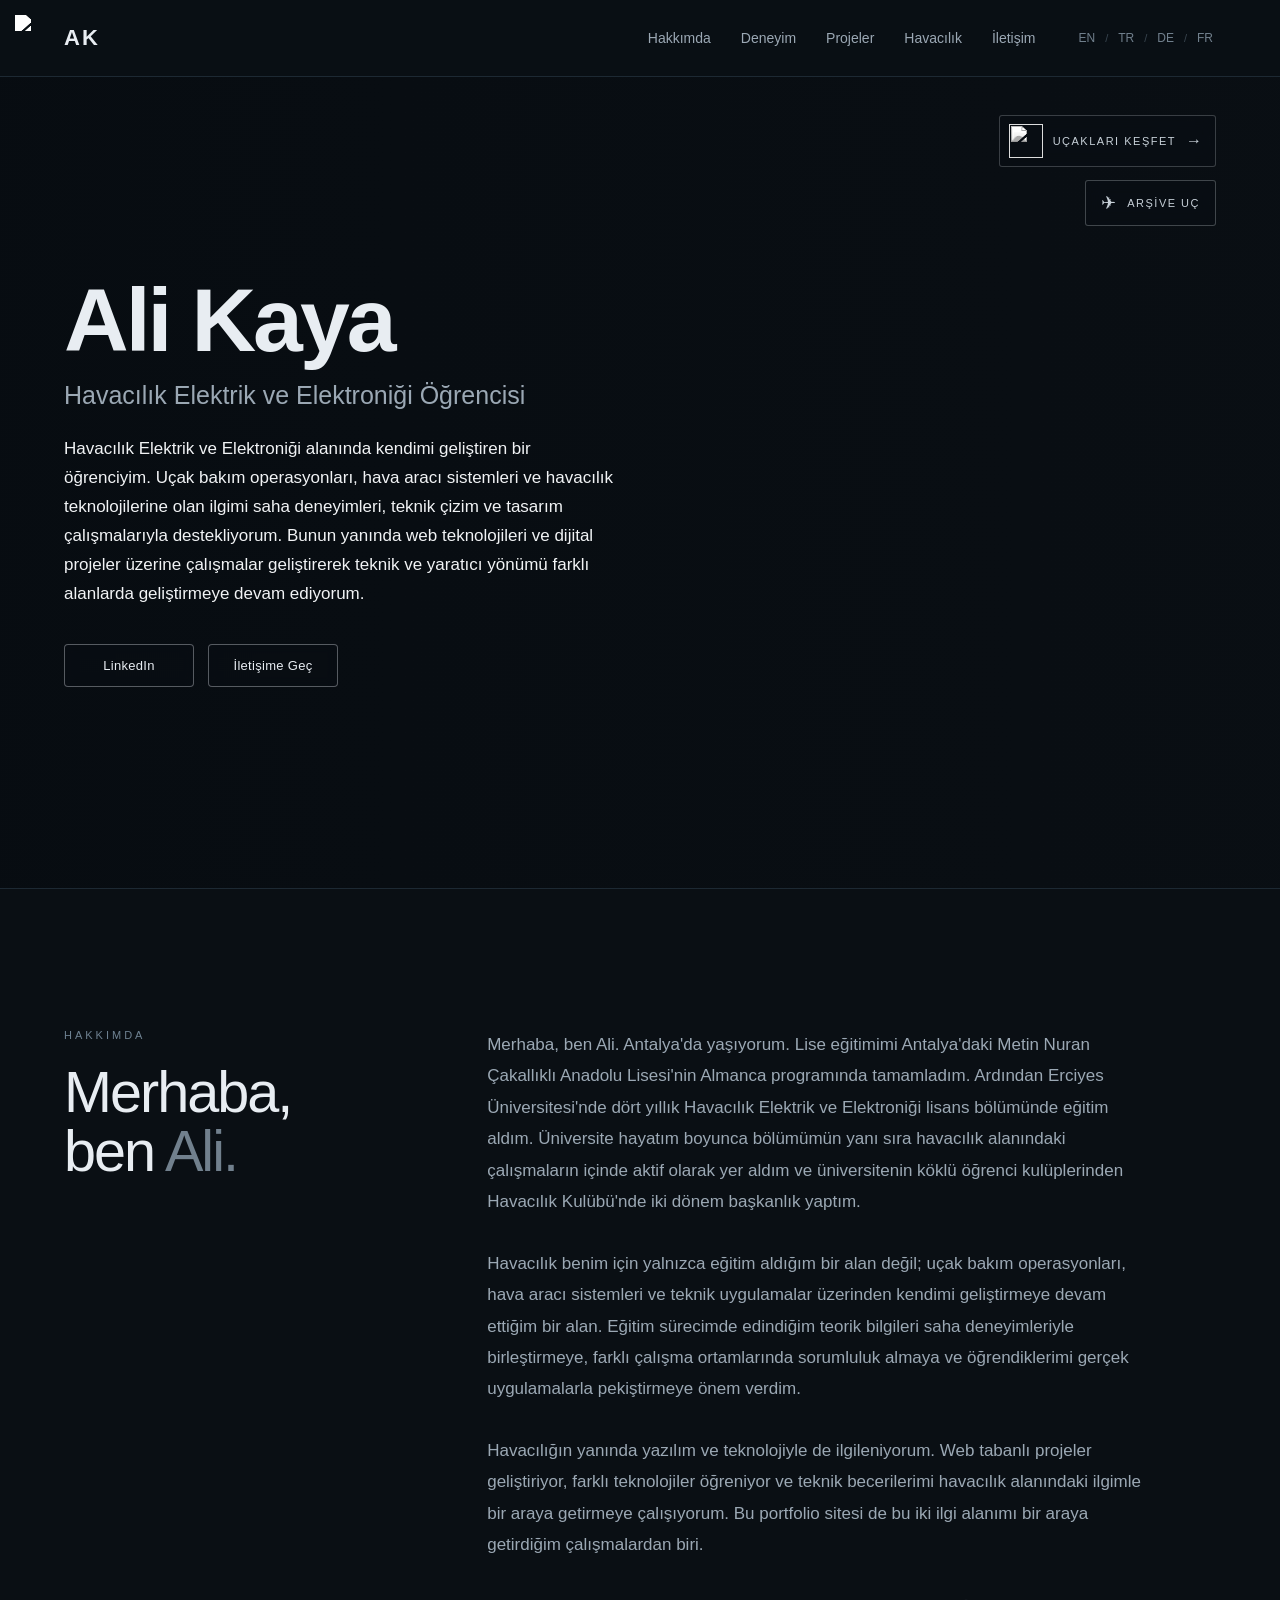
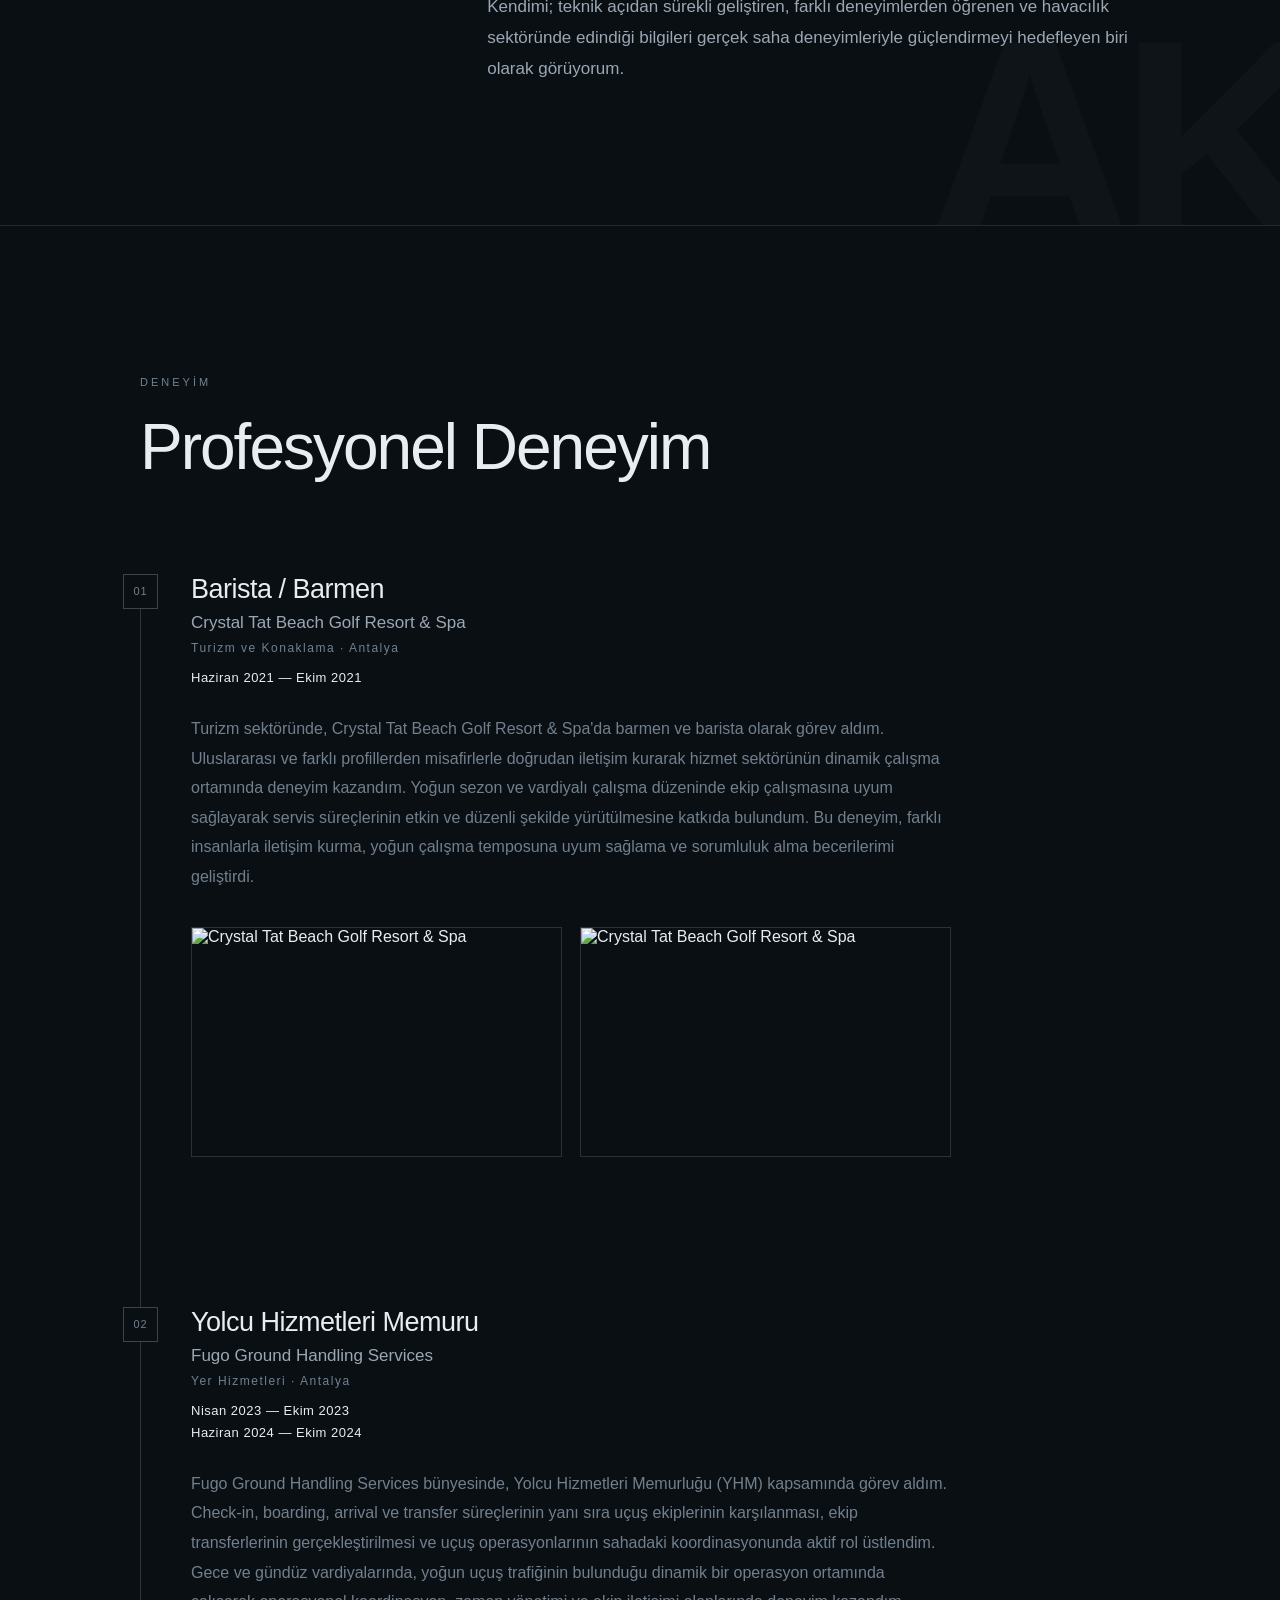
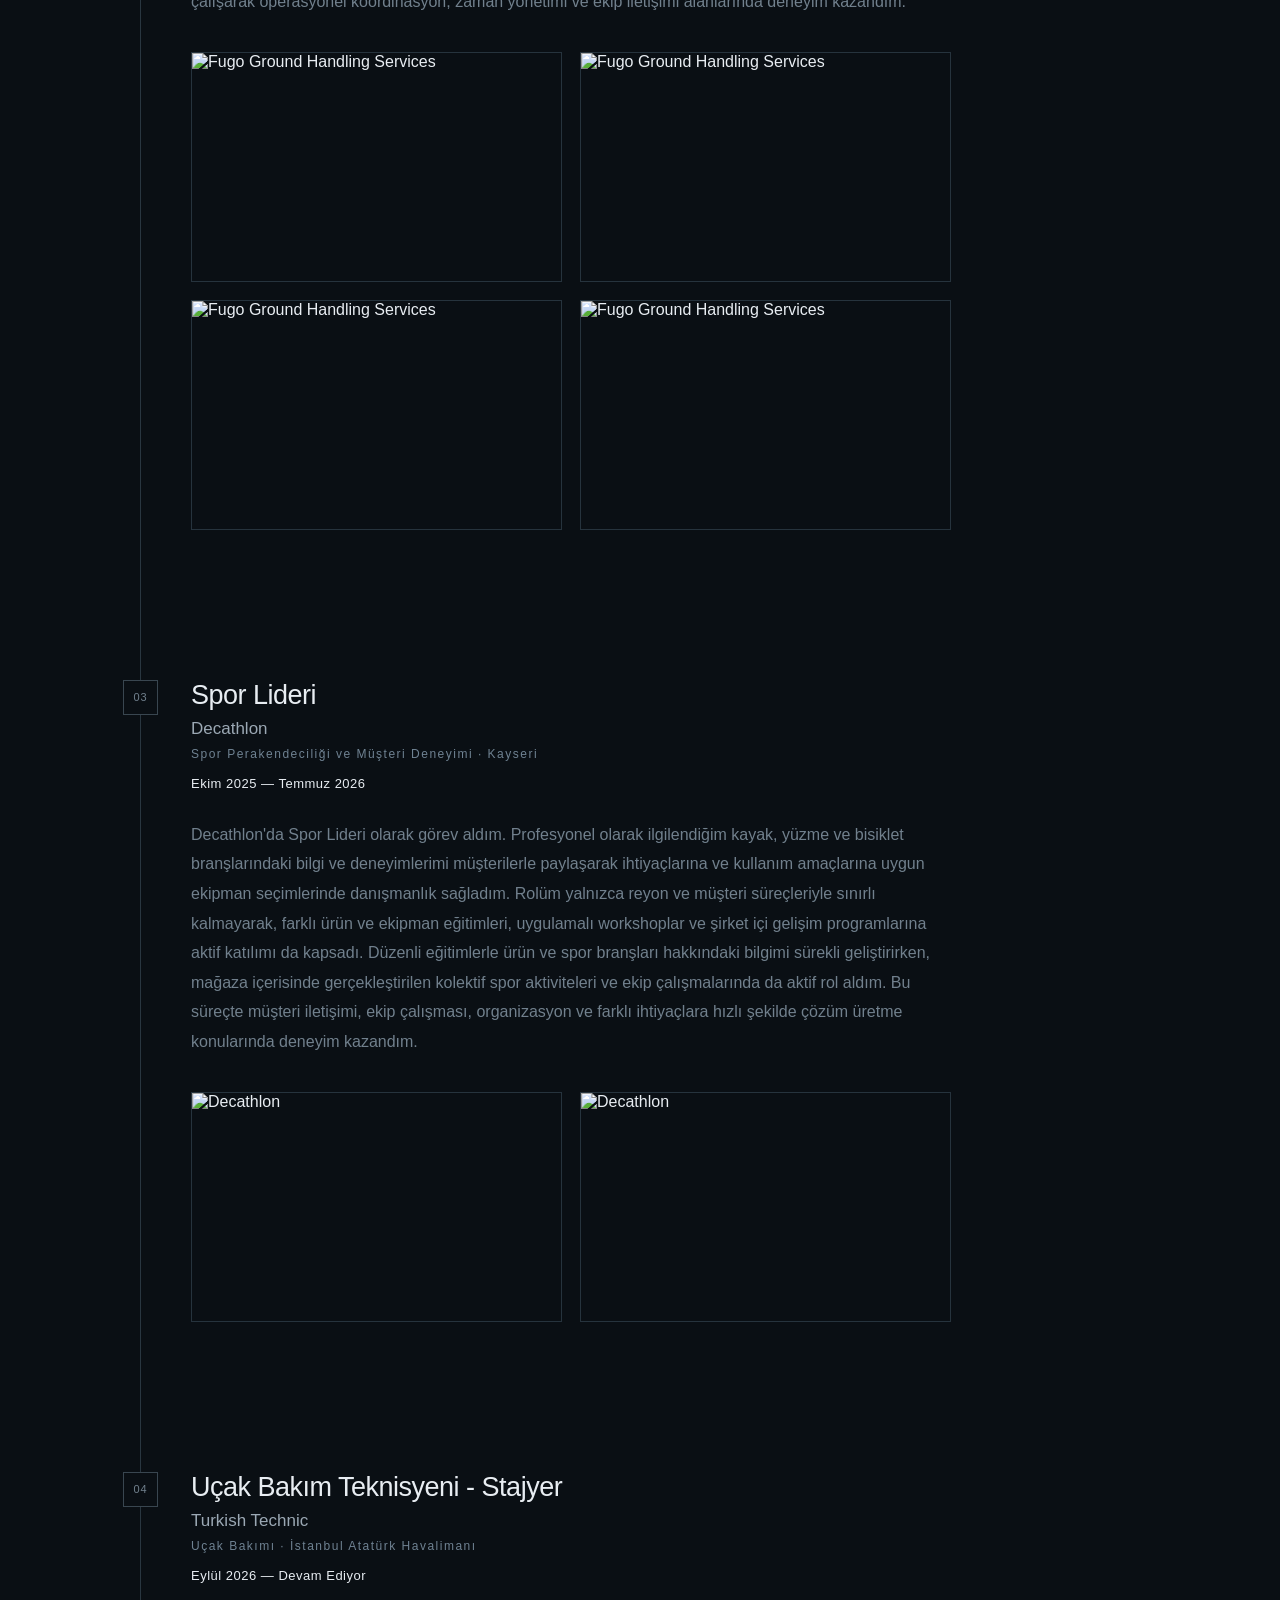
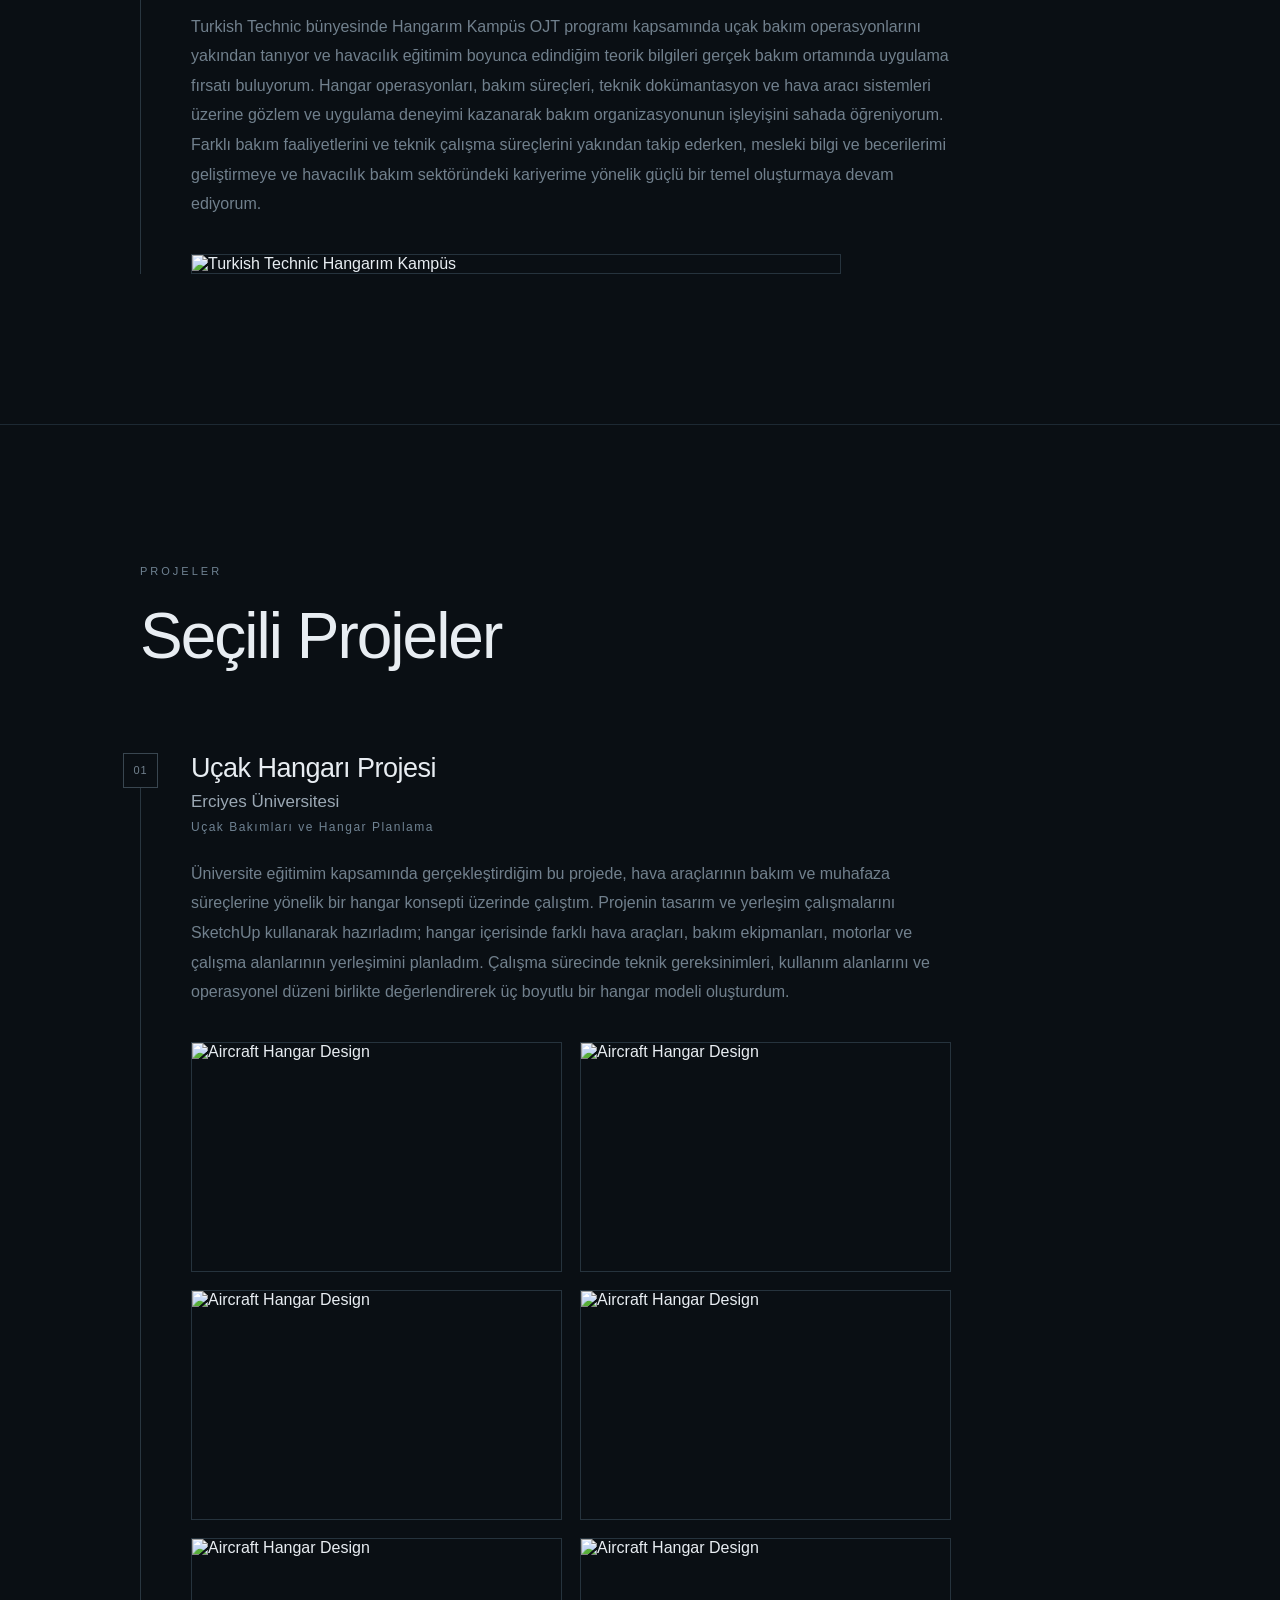
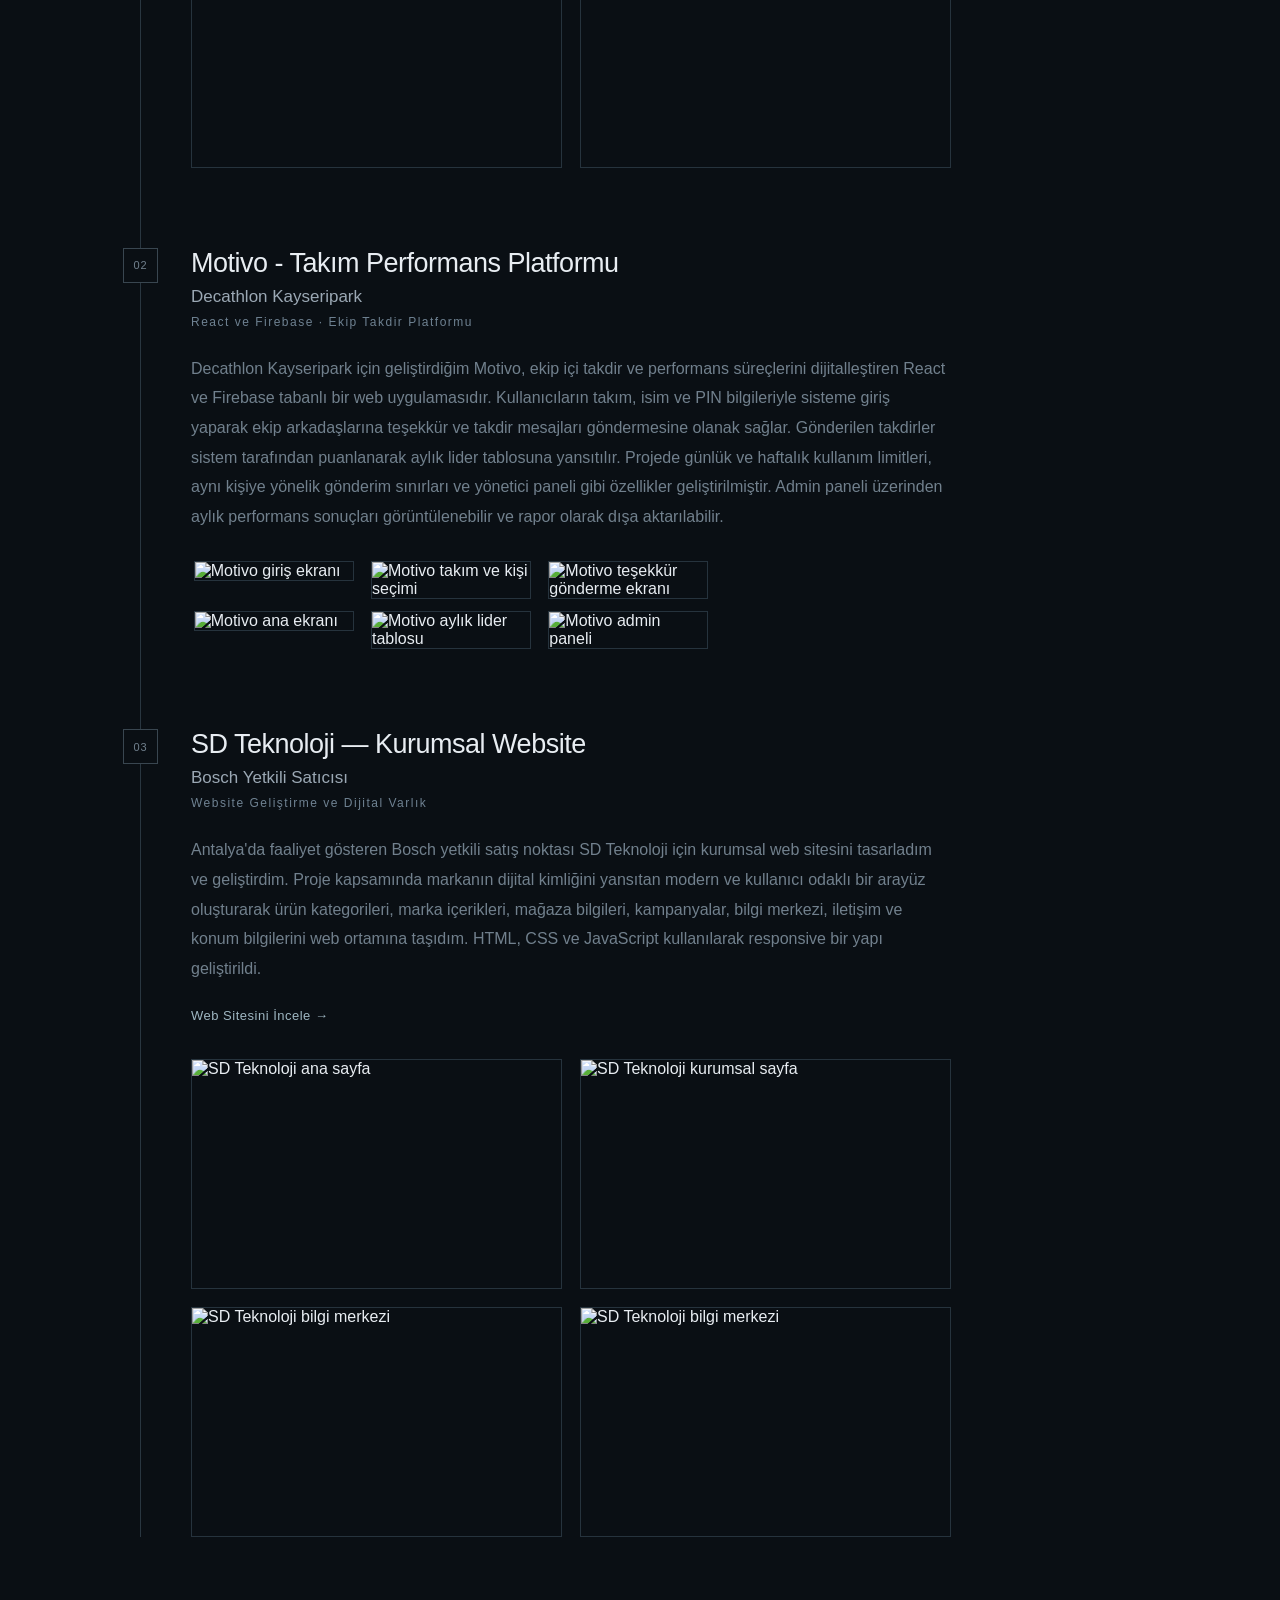
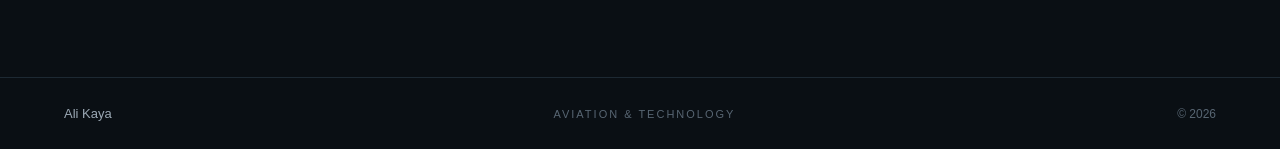
==== index.html @ 2fed4826 "Add files via upload" ====
<!DOCTYPE html>
<html lang="tr">

<head>
    <meta charset="UTF-8">
    <meta name="viewport" content="width=device-width, initial-scale=1.0">

    <title>Ali Kaya | Portfolio</title>

    <link rel="stylesheet" href="style.css">
    <script src="script.js" defer></script>
</head>


<body>

<header>
    <div class="container">

        <div class="logo">AK</div>

        <nav>

            <a href="#about" id="navAbout">About</a>
            <a href="#experience" id="navExperience">Experience</a>
            <a href="#projects" id="navProjects">Projects</a>
            <a href="#" id="navAviation">Aviation</a>
            <a href="#" id="navContact">Contact</a>

            <div class="language">

                <button id="enBtn">EN</button>
                <span>/</span>

                <button id="trBtn">TR</button>
                <span>/</span>

                <button id="deBtn">DE</button>
                <span>/</span>

                <button id="frBtn">FR</button>

            </div>

        </nav>
        <button
    class="mobile-nav-trigger"
    id="mobileNavTrigger"
    aria-label="Menüyü aç"
    aria-expanded="false"
>
    <span class="nav-trigger-icon">
        <i></i>
        <i></i>
        <i></i>
        <i></i>
    </span>

    <span class="nav-trigger-label">MENU</span>
</button>

<div class="mobile-nav-panel" id="mobileNavPanel">

    <div class="mobile-nav-label" data-i18n="navLabel">
        NAVIGATION
    </div>

    <a href="#about" data-mobile-nav>
        <span>01</span>
        <span data-i18n="navAbout">Hakkımda</span>
    </a>

    <a href="#experience" data-mobile-nav>
        <span>02</span>
        <span data-i18n="navExperience">Deneyim</span>
    </a>

    <a href="#projects" data-mobile-nav>
        <span>03</span>
        <span data-i18n="navProjects">Projeler</span>
    </a>

    <a href="#" id="mobileNavAviation">
        <span>04</span>
        <span data-i18n="navAviation">Havacılık</span>
    </a>

    <a href="#" data-mobile-nav>
        <span>05</span>
        <span data-i18n="navContact">İletişim</span>
    </a>

</div>

    </div>
</header>



<main>


    <!-- =========================
     HERO
========================= -->

<section class="hero">

    <button class="aviation-float" id="aviationFloat">
        <span class="aviation-plane">✈</span>
        <span>ARŞİVE UÇ</span>
    </button>

    <a
        href="aircraft.html"
        class="aircraft-explore-float"
    >
        <img
            src="images/engine.png"
            alt=""
        >
        <span>UÇAKLARI KEŞFET</span>
        <b>→</b>
    </a>

    <div class="container">

        <h1>Ali Kaya</h1>

        <h2 id="heroTitle">
            Aviation Electrical & Electronics Student
        </h2>

        <p class="intro" id="heroIntro">
            Havacılık Elektrik ve Elektroniği alanında kendimi geliştiren bir öğrenciyim. Uçak bakım operasyonları, hava aracı sistemleri ve havacılık teknolojilerine olan ilgimi saha deneyimleri, teknik çizim ve tasarım çalışmalarıyla destekliyorum. Bunun yanında web teknolojileri ve dijital projeler üzerine çalışmalar geliştirerek teknik ve yaratıcı yönümü farklı alanlarda geliştirmeye devam ediyorum.
        </p>

        <div class="hero-buttons">

            <a
                href="https://www.linkedin.com/in/ali-kaya-09a331277/"
                target="_blank"
                class="btn secondary"
                id="linkedinBtn"
            >
                LinkedIn
            </a>

            <a
                href="https://mail.google.com/mail/?view=cm&fs=1&to=07azk19@gmail.com"
                target="_blank"
                class="btn secondary"
                id="contactBtn"
            >
                İletişime Geç
            </a>

        </div>

    </div>

</section>



    <!-- =========================
         ABOUT
    ========================= -->

    <section class="about" id="about">

        <div class="container">

            <div class="about-grid">

                <div class="about-heading">

                    <div class="section-label" id="aboutLabel">
                        About Me
                    </div>

                    <h2 id="aboutTitle">
                        Merhaba,<br>
                        ben <span>Ali.</span>
                    </h2>

                </div>


                <div class="about-content">

                    <p id="aboutText1">
                        Merhaba, ben Ali. Antalya'da yaşıyorum. Lise eğitimimi Antalya'daki
                        Metin Nuran Çakallıklı Anadolu Lisesi'nin Almanca programında tamamladım.
                        Ardından Erciyes Üniversitesi'nde dört yıllık Havacılık Elektrik ve
                        Elektroniği lisans bölümünde eğitim aldım. Üniversite hayatım boyunca
                        bölümümün yanı sıra havacılık alanındaki çalışmaların içinde aktif olarak
                        yer aldım ve üniversitenin köklü öğrenci kulüplerinden Havacılık Kulübü'nde
                        iki dönem başkanlık yaptım.
                    </p>

                    <p id="aboutText2">
                        Havacılık benim için yalnızca eğitim aldığım bir alan değil; uçak bakım
                        operasyonları, hava aracı sistemleri ve teknik uygulamalar üzerinden
                        kendimi geliştirmeye devam ettiğim bir alan. Eğitim sürecimde edindiğim
                        teorik bilgileri saha deneyimleriyle birleştirmeye, farklı çalışma
                        ortamlarında sorumluluk almaya ve öğrendiklerimi gerçek uygulamalarla
                        pekiştirmeye önem verdim.
                    </p>

                    <p id="aboutText3">
                        Havacılığın yanında yazılım ve teknolojiyle de ilgileniyorum. Web tabanlı
                        projeler geliştiriyor, farklı teknolojiler öğreniyor ve teknik becerilerimi
                        havacılık alanındaki ilgimle bir araya getirmeye çalışıyorum. Bu portfolio
                        sitesi de bu iki ilgi alanımı bir araya getirdiğim çalışmalardan biri.
                    </p>

                    <p id="aboutText4">
                        Kendimi; teknik açıdan sürekli geliştiren, farklı deneyimlerden öğrenen
                        ve havacılık sektöründe edindiği bilgileri gerçek saha deneyimleriyle
                        güçlendirmeyi hedefleyen biri olarak görüyorum.
                    </p>

                </div>

            </div>

        </div>

    </section>



    <!-- =========================
         EXPERIENCE
    ========================= -->

    <section class="experience" id="experience">

        <div class="container">

            <div class="section-label" id="experienceLabel">
                EXPERIENCE
            </div>

            <h2 class="experience-title" id="experienceTitle">
                Professional Experience
            </h2>

            <div class="experience-list">


                <!-- 01 — CRYSTAL TAT BEACH -->

                <div class="experience-item">

                    <div class="experience-date">
                        01
                    </div>

                    <div class="experience-content">

                        <h3 id="exp1Title">
                            Barista / Barmen
                        </h3>

                        <h4 id="exp1Company">
                            Crystal Tat Beach Golf Resort & Spa
                        </h4>

                        <span class="experience-location" id="exp1Location">
                            Tourism & Hospitality · Antalya
                        </span>

                        <span class="experience-period" id="exp1Period">
                            June 2021 — October 2021
                        </span>

                        <p id="exp1Text">
                            Turizm sektöründe, Crystal Tat Beach Golf Resort & Spa'da
                            barmen ve barista olarak görev aldım. Uluslararası ve farklı
                            profillerden misafirlerle doğrudan iletişim kurarak hizmet
                            sektörünün dinamik çalışma ortamında deneyim kazandım.
                            Yoğun sezon ve vardiyalı çalışma düzeninde ekip çalışmasına
                            uyum sağlayarak servis süreçlerinin etkin ve düzenli şekilde
                            yürütülmesine katkıda bulundum. Bu deneyim, farklı insanlarla
                            iletişim kurma, yoğun çalışma temposuna uyum sağlama ve
                            sorumluluk alma becerilerimi geliştirdi.
                        </p>

                        <div class="experience-images">

                            <img
                                src="images/tat-beach-1.jpeg"
                                alt="Crystal Tat Beach Golf Resort & Spa"
                            >

                            <img
                                src="images/tat-beach-2.jpeg"
                                alt="Crystal Tat Beach Golf Resort & Spa"
                            >

                        </div>

                    </div>

                </div>



                <!-- 02 — FUGO -->

                <div class="experience-item">

                    <div class="experience-date">
                        02
                    </div>

                    <div class="experience-content">

                        <h3 id="exp2Title">
                            Yolcu Hizmetleri Memuru
                        </h3>

                        <h4 id="exp2Company">
                            Fugo Ground Handling Services
                        </h4>

                        <span class="experience-location" id="exp2Location">
                            Ground Handling · Antalya
                        </span>

                        <span class="experience-period" id="exp2Period">
                            Nisan 2023 — Ekim 2023
                            <br>
                            Haziran 2024 — Ekim 2024
                        </span>

                        <p id="exp2Text">
                            Fugo Ground Handling Services bünyesinde, Yolcu Hizmetleri
                            Memurluğu (YHM) kapsamında görev aldım. Check-in, boarding,
                            arrival ve transfer süreçlerinin yanı sıra uçuş ekiplerinin
                            karşılanması, ekip transferlerinin gerçekleştirilmesi ve
                            uçuş operasyonlarının sahadaki koordinasyonunda aktif rol
                            üstlendim. Gece ve gündüz vardiyalarında, yoğun uçuş
                            trafiğinin bulunduğu dinamik bir operasyon ortamında
                            çalışarak operasyonel koordinasyon, zaman yönetimi ve
                            ekip iletişimi alanlarında deneyim kazandım.
                        </p>

                        <div class="experience-images">

                            <img
                                src="images/fugo-1.jpeg"
                                alt="Fugo Ground Handling Services"
                            >

                            <img
                                src="images/fugo-2.jpeg"
                                alt="Fugo Ground Handling Services"
                            >

                            <img
                                src="images/fugo-3.jpeg"
                                alt="Fugo Ground Handling Services"
                            >

                            <img
                                src="images/fugo-4.jpeg"
                                alt="Fugo Ground Handling Services"
                            >

                        </div>

                    </div>

                </div>



                <!-- 03 — DECATHLON -->

                <div class="experience-item">

                    <div class="experience-date">
                        03
                    </div>

                    <div class="experience-content">

                        <h3 id="exp3Title">
                            Sports Leader
                        </h3>

                        <h4 id="exp3Company">
                            Decathlon
                        </h4>

                        <span class="experience-location" id="exp3Location">
                            Sports Retail & Customer Experience · Kayseri
                        </span>

                        <span class="experience-period" id="exp3Period">
                            October 2025 — July 2026
                        </span>

                        <p id="exp3Text">
                            Decathlon'da Spor Lideri olarak görev aldım. Profesyonel olarak
                            ilgilendiğim kayak, yüzme ve bisiklet branşlarındaki bilgi ve
                            deneyimlerimi müşterilerle paylaşarak ihtiyaçlarına ve kullanım
                            amaçlarına uygun ekipman seçimlerinde danışmanlık sağladım.
                            Rolüm yalnızca reyon ve müşteri süreçleriyle sınırlı kalmayarak,
                            farklı ürün ve ekipman eğitimleri, uygulamalı workshoplar ve
                            şirket içi gelişim programlarına aktif katılımı da kapsadı.
                            Düzenli eğitimlerle ürün ve spor branşları hakkındaki bilgimi
                            sürekli geliştirirken, mağaza içerisinde gerçekleştirilen
                            kolektif spor aktiviteleri ve ekip çalışmalarında da aktif rol
                            aldım. Bu süreçte müşteri iletişimi, ekip çalışması, organizasyon
                            ve farklı ihtiyaçlara hızlı şekilde çözüm üretme konularında
                            deneyim kazandım.
                        </p>

                        <div class="experience-images">

                            <img
                                src="images/decathlon-1.jpeg"
                                alt="Decathlon"
                            >

                            <img
                                src="images/decathlon-2.jpeg"
                                alt="Decathlon"
                            >

                        </div>

                    </div>

                </div>



                <!-- 04 — TURKISH TECHNIC -->

                <div class="experience-item">

                    <div class="experience-date">
                        04
                    </div>

                    <div class="experience-content">

                        <h3 id="exp4Title">
                            Uçak Bakım Teknisyeni - Stajyer
                        </h3>

                        <h4 id="exp4Company">
                            Turkish Technic
                        </h4>

                        <span class="experience-location" id="exp4Location">
                            Aircraft Maintenance · Istanbul Atatürk Airport
                        </span>

                        <span class="experience-period" id="exp4Period">
                            September 2026 — Present
                        </span>

                        <p id="exp4Text">
                            Turkish Technic bünyesinde Hangarım Kampüs OJT programı kapsamında
                            uçak bakım operasyonlarını yakından tanıyor ve havacılık eğitimim
                            boyunca edindiğim teorik bilgileri gerçek bakım ortamında uygulama
                            fırsatı buluyorum. Hangar operasyonları, bakım süreçleri, teknik
                            dokümantasyon ve hava aracı sistemleri üzerine gözlem ve uygulama
                            deneyimi kazanarak bakım organizasyonunun işleyişini sahada
                            öğreniyorum. Farklı bakım faaliyetlerini ve teknik çalışma
                            süreçlerini yakından takip ederken, mesleki bilgi ve becerilerimi
                            geliştirmeye ve havacılık bakım sektöründeki kariyerime yönelik
                            güçlü bir temel oluşturmaya devam ediyorum.
                        </p>

                        <div class="experience-images">

                            <img
                                src="images/ojt-1.jpeg"
                                alt="Turkish Technic Hangarım Kampüs"
                            >

                        </div>

                    </div>

                </div>

            </div>

        </div>

    </section>



    <!-- =========================
         PROJECTS
    ========================= -->

    <section class="projects" id="projects">

        <div class="container">

            <div class="section-label" id="projectsLabel">
                PROJECTS
            </div>

            <h2 class="projects-title" id="projectsTitle">
                Selected Projects
            </h2>

            <div class="projects-list">

                <!-- 01 — AIRCRAFT HANGAR PROJECT -->

                <div class="project-item">

                    <div class="project-date">
                        01
                    </div>

                    <div class="project-content">

                        <h3 id="project1Title">
                            Uçak Hangarı Projesi
                        </h3>

                        <h4 id="project1Company">
                            Erciyes Üniversitesi
                        </h4>

                        <span class="project-location" id="project1Location">
                            Uçak Bakımları & Hangar Planlama 
                        </span>

                        <p id="project1Text">
                            Üniversite eğitimim kapsamında gerçekleştirdiğim bu projede,
                            hava araçlarının bakım ve muhafaza süreçlerine yönelik bir
                            hangar konsepti üzerinde çalıştım. Projenin tasarım ve
                            yerleşim çalışmalarını SketchUp kullanarak hazırladım;
                            hangar içerisinde farklı hava araçları, bakım ekipmanları,
                            motorlar ve çalışma alanlarının yerleşimini planladım.
                            Çalışma sürecinde teknik gereksinimleri, kullanım alanlarını
                            ve operasyonel düzeni birlikte değerlendirerek üç boyutlu
                            bir hangar modeli oluşturdum.
                        </p>

                        <div class="project-images">

                            <img
                                src="images/hangar-project-1.jpeg"
                                alt="Aircraft Hangar Design"
                            >

                            <img
                                src="images/hangar-project-2.jpeg"
                                alt="Aircraft Hangar Design"
                            >

                            <img
                                src="images/hangar-project-3.jpeg"
                                alt="Aircraft Hangar Design"
                            >

                            <img
                                src="images/hangar-project-4.jpeg"
                                alt="Aircraft Hangar Design"
                            >
                            <img
                                src="images/hangar-project-sketchup.jpeg"
                                alt="Aircraft Hangar Design"
                            >   
                            <img
                                src="images/hangar-project-5.jpeg"
                                alt="Aircraft Hangar Design"
                            >


                        </div>

                    </div>

                </div>
<!-- 02 — MOTIVO -->

<div class="project-item">

    <div class="project-date">
        02
    </div>

    <div class="project-content">

        <h3>Motivo - Takım Performans Platformu</h3>

        <h4>Decathlon Kayseripark</h4>

        <span class="project-location">
            React & Firebase · Ekip Takdir Platformu
        </span>

        <p>
            Decathlon Kayseripark için geliştirdiğim Motivo, ekip içi takdir ve
            performans süreçlerini dijitalleştiren React ve Firebase tabanlı bir
            web uygulamasıdır. Kullanıcıların takım, isim ve PIN bilgileriyle
            sisteme giriş yaparak ekip arkadaşlarına teşekkür ve takdir mesajları
            göndermesine olanak sağlar. Gönderilen takdirler sistem tarafından
            puanlanarak aylık lider tablosuna yansıtılır. Projede günlük ve
            haftalık kullanım limitleri, aynı kişiye yönelik gönderim sınırları
            ve yönetici paneli gibi özellikler geliştirilmiştir. Admin paneli
            üzerinden aylık performans sonuçları görüntülenebilir ve rapor olarak
            dışa aktarılabilir.
        </p>

        <div class="project-images motivo-images">

            <img
                src="images/motivo-1.jpeg"
                alt="Motivo giriş ekranı"
            >

            <img
                src="images/motivo-2.jpeg"
                alt="Motivo takım ve kişi seçimi"
            >

            <img
                src="images/motivo-3.jpeg"
                alt="Motivo teşekkür gönderme ekranı"
            >

            <img
                src="images/motivo-4.jpeg"
                alt="Motivo ana ekranı"
            >

            <img
                src="images/motivo-5.jpeg"
                alt="Motivo aylık lider tablosu"
            >

            <img
                src="images/motivo-6.jpeg"
                alt="Motivo admin paneli"
            >

        </div>

    </div>

</div>
<!-- 03 — SD TEKNOLOJİ -->

<div class="project-item">

    <div class="project-date">
        03
    </div>

    <div class="project-content">

        <h3>
            SD Teknoloji — Kurumsal Website
        </h3>

        <h4>
            Bosch Yetkili Satıcısı
        </h4>

        <span class="project-location">
            Website Geliştirme ve Dijital Varlık
        </span>

        <p>
            Antalya'da faaliyet gösteren Bosch yetkili satış noktası
            SD Teknoloji için kurumsal web sitesini tasarladım ve geliştirdim.
            Proje kapsamında markanın dijital kimliğini yansıtan modern ve
            kullanıcı odaklı bir arayüz oluşturarak ürün kategorileri,
            marka içerikleri, mağaza bilgileri, kampanyalar, bilgi merkezi,
            iletişim ve konum bilgilerini web ortamına taşıdım.
            HTML, CSS ve JavaScript kullanılarak responsive bir yapı
            geliştirildi.
        </p>
        <a
            href="https://sdteknolojiantalya.com/"
            target="_blank"
            rel="noopener noreferrer"
            class="project-link"
        >
            Web Sitesini İncele →
        </a>

        <div class="project-images">

            <img
                src="images/sd-teknoloji-1.jpeg"
                alt="SD Teknoloji ana sayfa"
            >

            <img
                src="images/sd-teknoloji-2.jpeg"
                alt="SD Teknoloji kurumsal sayfa"
            >

            <img
                src="images/sd-teknoloji-3.jpeg"
                alt="SD Teknoloji bilgi merkezi"
            >
            <img
                src="images/sd-teknoloji-4.jpeg"
                alt="SD Teknoloji bilgi merkezi"
            >

        </div>

        

    </div>

</div>
            </div>

        </div>

    </section>


</main>



<!-- =========================
     CURSOR PLANE
========================= -->

<div id="planeTrail"></div>

<img
    src="images/plane.svg"
    class="cursor-plane"
    id="cursorPlane"
>
<!-- =========================
     AVIATION FLIGHT DISPLAY
========================= -->

<div id="aviationOverlay">

    <div class="aviation-panel">

        <button id="aviationClose" class="aviation-close">
            ×
        </button>

        <div class="aviation-top">

            <div>
                <span class="aviation-label">FLIGHT DISPLAY</span>
                <strong>AK-01</strong>
            </div>

            <div class="flight-status">
                <span id="flightPhase">CRUISE</span>
            </div>

        </div>


        <!-- FLIGHT DATA -->

        <div class="flight-data">

            <div class="flight-data-item">
                <span>ALT</span>
                <strong id="altitudeValue">35000</strong>
                <small>FT</small>
            </div>

            <div class="flight-data-item">
                <span>SPD</span>
                <strong id="speedValue">450</strong>
                <small>KT</small>
            </div>

            <div class="flight-data-item">
                <span>VS</span>
                <strong id="verticalSpeedValue">+0</strong>
                <small>FPM</small>
            </div>

            <div class="flight-data-item">
                <span>HDG</span>
                <strong id="headingValue">247</strong>
                <small>°</small>
            </div>

        </div>


        <!-- MAIN DISPLAY -->

        <div class="flight-display">

            <div class="sky"></div>
            <div class="ground"></div>

            <!-- HORIZON -->

            <div class="horizon-line"></div>


            <!-- GRID -->

            <div class="flight-grid">

                <span></span>
                <span></span>
                <span></span>
                <span></span>
                <span></span>

            </div>


            <!-- FLIGHT PATH -->

            <svg
                class="flight-path"
                viewBox="0 0 1000 500"
                preserveAspectRatio="none"
            >

                <path
                    d="M40 100
                       C180 90 250 120 350 180
                       C470 250 550 300 650 350
                       C760 405 850 430 960 450"
                />

            </svg>


            <!-- AIRCRAFT -->

            <!-- AIRCRAFT -->

<div id="animatedAircraft">

    <img
        src="images/aircraft.png"
        alt="Aircraft"
    >

</div>


            <!-- DESTINATION -->

            <div id="destinationStation">

                <div class="station-line"></div>

                <div class="station-dot"></div>

                <div class="station-info">

                    <strong>ERCIYES UNIVERSITY</strong>

                    <span>DESTINATION STATION</span>

                </div>

            </div>


            <!-- FLIGHT GUIDANCE -->

            <div class="flight-guidance">

                <span>LOC</span>
                <strong id="locStatus">ARM</strong>

                <span>GS</span>
                <strong id="gsStatus">ARM</strong>

                <span>AP</span>
                <strong id="apStatus">ARM</strong>

            </div>


            <!-- AIRCRAFT STATUS -->

            <div class="aircraft-status">

                <div>
                    <span>FLAPS</span>
                    <strong id="flapStatus">UP</strong>
                </div>

                <div>
                    <span>GEAR</span>
                    <strong id="gearStatus">UP</strong>
                </div>

                <div>
                    <span>AUTO</span>
                    <strong id="autoStatus">CRZ</strong>
                </div>

            </div>

        </div>


        <!-- BOTTOM STATUS -->

        <div class="aviation-bottom">

            <span>
                NAV • <strong id="navStatus">ACTIVE</strong>
            </span>

            <span>
                SYS • <strong>NORMAL</strong>
            </span>

            <span>
                DEST • <strong>ERCİYES</strong>
            </span>

        </div>

    </div>

</div>
<footer class="site-footer">
    <div class="container footer-inner">

        <div class="footer-left">
            
            <span>Ali Kaya</span>
        </div>

        <div class="footer-center">
            Avıatıon & Technology
        </div>

        <div class="footer-right">
            © 2026
        </div>

    </div>
</footer>
</body>
</html>
---- style.css ----
* {
    margin: 0;
    padding: 0;
    box-sizing: border-box;
}

html {
    scroll-behavior: smooth;
}

body {
    background: #0a0f14;
    color: #e8edf2;
    font-family: Arial, sans-serif;
}

.container {
    width: 90%;
    max-width: 1200px;
    margin: auto;
}


/* =========================
   HEADER
========================= */

header {
    position: sticky;
    top: 0;
    z-index: 1000;

    padding: 25px 0;

    border-bottom: 1px solid #1d2933;

    background: rgba(10, 16, 21, 0.92);

    backdrop-filter: blur(12px);
    -webkit-backdrop-filter: blur(12px);
}

header .container {
    display: flex;
    align-items: center;
    justify-content: space-between;
}

.logo {
    font-size: 22px;
    font-weight: bold;
    letter-spacing: 2px;
}

nav {
    display: flex;
    align-items: center;
    gap: 30px;
}

nav a {
    color: #9ba8b4;
    text-decoration: none;
    font-size: 14px;
    transition: color 0.25s ease;
}

nav a:hover {
    color: #ffffff;
}


/* =========================
   LANGUAGE
========================= */

.language {
    display: flex;
    align-items: center;
    gap: 7px;
    margin-left: 10px;
}

.language button {
    background: none;
    border: none;
    color: #71808d;
    font-size: 12px;
    cursor: pointer;
    padding: 3px;
}

.language button:hover {
    color: #ffffff;
}

.language span {
    color: #394650;
    font-size: 11px;
}


/* =========================
   HERO
========================= */

.hero {
    min-height: calc(100vh - 89px);

    display: flex;
    align-items: center;

    background:
        linear-gradient(
            90deg,
            rgba(7, 12, 17, 0.90) 0%,
            rgba(7, 12, 17, 0.60) 40%,
            rgba(7, 12, 17, 0.20) 100%
        ),
        url("images/hero.jpeg");

    background-size: 100% auto;
    background-position: center 60%;
    background-repeat: no-repeat;
}

.eyebrow {
    color: #6f8292;
    font-size: 12px;
    letter-spacing: 3px;
    margin-bottom: 25px;
}

h1 {
    font-size: clamp(56px, 7vw, 92px);
    line-height: 0.95;
    margin-bottom: 18px;
    font-weight: 700;
    letter-spacing: -3px;
}

h2 {
    font-size: 25px;
    font-weight: 400;
    color: #9ba8b4;
    margin-bottom: 25px;
}

.intro {
    max-width: 550px;
  color: #F1F3F5;
    font-size: 17px;
    line-height: 1.7;
}


/* =========================
   HERO BUTTONS
========================= */

.hero-buttons {
    display: flex;
    gap: 14px;
    margin-top: 35px;
}

.btn {
    display: inline-flex;
    align-items: center;
    justify-content: center;

    min-width: 130px;
    padding: 13px 22px;

    border-radius: 4px;
    text-decoration: none;

    font-size: 13px;
    font-weight: 500;
    letter-spacing: 0.3px;

    transition: all 0.25s ease;
}

.btn.primary {
    background: #e8edf2;
    color: #0a0f14;
    border: 1px solid #e8edf2;
}

.btn.primary:hover {
    background: transparent;
    color: #e8edf2;
    transform: translateY(-2px);
}

.btn.secondary {
    background: rgba(10, 15, 20, 0.45);
    color: #e8edf2;
    border: 1px solid rgba(232, 237, 242, 0.35);
    backdrop-filter: blur(6px);
}

.btn.secondary:hover {
    border-color: #e8edf2;
    background: rgba(232, 237, 242, 0.08);
    transform: translateY(-2px);
}


/* =========================
   ABOUT
========================= */

.about {
    position: relative;

    padding: 140px 0;

    border-top: 1px solid #1d2933;

    overflow: hidden;
}

.about .container {
    max-width: 1200px;
}

.about-grid {
    display: grid;

    grid-template-columns: 35% 65%;

    align-items: start;
}

.about-heading {
    padding-right: 60px;
}

.section-label {
    color: #6f8292;

    font-size: 11px;

    letter-spacing: 3px;

    margin-bottom: 22px;
}

.about-heading h2 {
    color: #e8edf2;

    font-size: clamp(44px, 4.5vw, 64px);

    line-height: 1.03;

    font-weight: 500;

    letter-spacing: -2px;

    margin: 0;
}

.about-heading h2 span {
    color: #71808d;
}

.about-content {
    max-width: 680px;

    padding-left: 20px;
}

.about-content p {
    color: #9ba8b4;

    font-size: 17px;

    line-height: 1.85;

    margin-bottom: 30px;
}

.about-content p:last-child {
    margin-bottom: 0;
}

.about::after {
    content: "AK";

    position: absolute;

    right: -35px;
    bottom: -70px;

    font-size: 300px;

    line-height: 1;

    font-weight: 700;

    letter-spacing: -20px;

    color: rgba(232, 237, 242, 0.018);

    pointer-events: none;

    user-select: none;
}


/* =========================
   EXPERIENCE
========================= */

.experience {
    padding: 150px 0;

    border-top: 1px solid #1d2933;
}

.experience .container {
    max-width: 1000px;
}

.experience-title {
    color: #e8edf2;

    font-size: clamp(42px, 5vw, 64px);

    font-weight: 500;

    letter-spacing: -2px;

    margin: 0 0 90px;
}

.experience-list {
    border-left: 1px solid #293640;

    display: flex;

    flex-direction: column;

    gap: 150px;
}

.experience-item {
    position: relative;

    padding-left: 50px;

    margin: 0;
}

.experience-date {
    position: absolute;

    left: -18px;
    top: 0;

    width: 35px;
    height: 35px;

    display: flex;

    align-items: center;
    justify-content: center;

    background: #0a0f14;

    border: 1px solid #394650;

    color: #71808d;

    font-size: 11px;

    letter-spacing: 1px;

    z-index: 2;
}

.experience-content {
    max-width: 760px;
}

.experience-content h3 {
    color: #e8edf2;

    font-size: 27px;

    font-weight: 500;

    margin-bottom: 8px;

    letter-spacing: -0.5px;
}

.experience-content h4 {
    color: #9ba8b4;

    font-size: 17px;

    font-weight: 400;

    margin-bottom: 8px;
}

.experience-location {
    display: block;

    color: #6f8292;

    font-size: 12px;

    letter-spacing: 1.5px;

    margin-bottom: 12px;
}

.experience-period {
    display: block;

    color: #e8edf2;

    font-size: 13px;

    font-weight: 500;

    letter-spacing: 0.5px;

    margin-bottom: 25px;

    line-height: 1.7;
}

.experience-content p {
    color: #71808d;

    font-size: 16px;

    line-height: 1.85;

    margin: 0;
}


/* =========================
   EXPERIENCE IMAGES
========================= */

.experience-images {
    display: grid;

    grid-template-columns:
        repeat(2, minmax(0, 1fr));

    gap: 18px;

    margin-top: 35px;

    max-width: 820px;

    align-items: start;
}

.experience-images img {
    width: 100%;

    height: 230px;

    object-fit: cover;

    display: block;

    border: 1px solid #26333d;

    transition:
        transform 0.35s ease,
        border-color 0.35s ease,
        opacity 0.35s ease;
}

.experience-images img:hover {
    transform: translateY(-4px);

    border-color: #71808d;

    opacity: 0.9;
}


/* =========================
   TEK FOTOĞRAFLI DENEYİM
========================= */

.experience-item:last-child .experience-images {
    grid-template-columns:
        minmax(0, 650px);
}

.experience-item:last-child .experience-images img {
    width: auto;

    max-width: 100%;

    max-height: 500px;

    height: auto;

    object-fit: contain;
}


/* =========================
   CURSOR PLANE
========================= */

.cursor-plane {
    position: fixed;

    width: 55px;

    height: auto;

    left: 0;
    top: 0;

    pointer-events: none;

    z-index: 9999;

    transform:
        translate(-50%, -50%);

    filter:
        brightness(0)
        invert(1);
}


/* =========================
   PLANE TRAIL
========================= */

#planeTrail {
    position: fixed;

    inset: 0;

    pointer-events: none;

    z-index: 9998;
}

.trail-dot {
    position: fixed;

    width: 5px;
    height: 5px;

    border-radius: 50%;

    background:
        rgba(220, 235, 245, 0.7);

    box-shadow:
        0 0 10px
        rgba(180, 220, 255, 0.8);

    pointer-events: none;

    animation:
        trailFade 1.2s ease-out forwards;
}

@keyframes trailFade {

    0% {
        opacity: 0.8;

        transform:
            scale(1);
    }

    100% {
        opacity: 0;

        transform:
            scale(0.2);
    }

}


/* =========================
   PROJECTS
========================= */

.projects {
    padding: 140px 0;

    border-top: 1px solid #1d2933;
}

.projects .container {
    max-width: 1000px;
}

.projects-title {
    color: #e8edf2;

    font-size: clamp(42px, 5vw, 64px);

    font-weight: 500;

    letter-spacing: -2px;

    margin: 0 0 80px;
}

.projects-list {
    border-left: 1px solid #293640;
}

.project-item {
    position: relative;

    padding-left: 50px;
}

.project-item:not(:last-child) {
    margin-bottom: 80px;
}


/* =========================
   PROJECT NUMBER
========================= */

.project-date {
    position: absolute;

    left: -18px;
    top: 0;

    width: 35px;
    height: 35px;

    display: flex;

    align-items: center;
    justify-content: center;

    background: #0a0f14;

    border: 1px solid #394650;

    color: #71808d;

    font-size: 11px;

    letter-spacing: 1px;

    z-index: 2;
}


/* =========================
   PROJECT CONTENT
========================= */

.project-content {
    max-width: 760px;
}

.project-content h3 {
    color: #e8edf2;

    font-size: 27px;

    font-weight: 500;

    margin-bottom: 8px;

    letter-spacing: -0.5px;
}

.project-content h4 {
    color: #9ba8b4;

    font-size: 17px;

    font-weight: 400;

    margin-bottom: 8px;
}

.project-location {
    display: block;

    color: #6f8292;

    font-size: 12px;

    letter-spacing: 1.5px;

    margin-bottom: 25px;
}

.project-content p {
    color: #71808d;

    font-size: 16px;

    line-height: 1.85;

    margin: 0;
}

.project-link {
    display: inline-block;

    margin-top: 25px;

    color: #9fb7c2;

    text-decoration: none;

    font-size: 13px;

    letter-spacing: 0.5px;

    transition:
        color 0.25s ease,
        transform 0.25s ease;
}

.project-link:hover {
    color: #ffffff;

    transform:
        translateX(4px);
}


/* =========================
   PROJECT IMAGES
   HANGAR
========================= */

.project-images {
    display: grid;

    grid-template-columns:
        repeat(2, minmax(0, 1fr));

    gap: 18px;

    margin-top: 35px;

    max-width: 820px;

    align-items: start;
}

.project-images img {
    width: 100%;

    height: 230px;

    object-fit: cover;

    object-position: center;

    display: block;

    border: 1px solid #26333d;

    transition:
        transform 0.35s ease,
        border-color 0.35s ease,
        opacity 0.35s ease;
}

.project-images img:hover {
    transform:
        translateY(-4px);

    border-color: #71808d;

    opacity: 0.9;
}


/* =========================
   MOTIVO
========================= */

.projects-list >
.project-item:nth-child(2)
.project-images {

    display: grid;

    grid-template-columns:
        repeat(3, minmax(0, 1fr));

    gap: 12px;

    margin-top: 30px;

    max-width: 520px;

    align-items: start;
}

.projects-list >
.project-item:nth-child(2)
.project-images img {

    width: 100%;

    height: auto;

    max-width: 160px;

    object-fit: contain;

    object-position: top center;

    display: block;

    margin: 0 auto;

    border: 1px solid #26333d;

    background: transparent;

    transition:
        transform 0.35s ease,
        border-color 0.35s ease,
        opacity 0.35s ease;
}

.projects-list >
.project-item:nth-child(2)
.project-images img:hover {

    transform:
        translateY(-4px);

    border-color: #71808d;

    opacity: 0.9;
}


/* =========================
   AVIATION FLIGHT DISPLAY
========================= */

#aviationOverlay {
    position: fixed;

    inset: 0;

    z-index: 9999;

    display: flex;

    align-items: center;

    justify-content: center;

    background:
        radial-gradient(
            circle at center,
            rgba(19, 36, 47, 0.94),
            rgba(3, 8, 12, 0.98)
        );

    opacity: 0;

    visibility: hidden;

    pointer-events: none;

    transition:
        opacity 0.45s ease,
        visibility 0.45s ease;
}

#aviationOverlay.active {
    opacity: 1;

    visibility: visible;

    pointer-events: auto;
}


/* =========================
   AVIATION PANEL
========================= */

.aviation-panel {
    position: relative;

    width: min(1100px, 92vw);

    padding: 28px 38px 24px;

    background: #061016;

    border: 1px solid #263b47;

    box-shadow:
        0 0 60px rgba(0, 0, 0, 0.55),
        inset 0 0 40px rgba(20, 80, 100, 0.04);

    color: #b7d8e7;

    font-family:
        "Courier New",
        monospace;
}


/* =========================
   CLOSE
========================= */

.aviation-close {
    position: absolute;

    top: 14px;
    right: 16px;

    width: 36px;
    height: 36px;

    border: 1px solid #304955;

    background: transparent;

    color: #7fa9ba;

    font-size: 25px;

    line-height: 1;

    cursor: pointer;

    transition:
        background 0.25s ease,
        color 0.25s ease,
        border-color 0.25s ease;
}

.aviation-close:hover {
    background: #13242d;

    color: #ffffff;

    border-color: #6c9aac;
}


/* =========================
   AVIATION TOP
========================= */

.aviation-top {
    display: flex;

    justify-content: space-between;

    align-items: center;

    padding-bottom: 20px;

    border-bottom: 1px solid #1b303b;
}

.aviation-top > div:first-child {
    display: flex;

    flex-direction: column;

    gap: 5px;
}

.aviation-label {
    font-size: 11px;

    letter-spacing: 4px;

    color: #6f9bad;
}

.aviation-top strong {
    font-size: 14px;

    letter-spacing: 2px;

    color: #d5e8ef;
}

.flight-status {
    color: #65c58b;

    font-size: 12px;

    letter-spacing: 2px;
}


/* =========================
   FLIGHT DATA
========================= */

.flight-data {
    display: grid;

    grid-template-columns:
        repeat(4, 1fr);

    gap: 1px;

    margin: 18px 0;

    background: #1c3039;

    border: 1px solid #1c3039;
}

.flight-data-item {
    min-height: 72px;

    display: flex;

    align-items: center;

    justify-content: center;

    gap: 8px;

    background: #08141b;
}

.flight-data-item span {
    color: #638d9f;

    font-size: 11px;

    letter-spacing: 2px;
}

.flight-data-item strong {
    color: #d8edf4;

    font-size: 21px;

    letter-spacing: 1px;

    min-width: 62px;

    text-align: right;
}

.flight-data-item small {
    color: #557887;

    font-size: 9px;
}


/* =========================
   MAIN DISPLAY
========================= */

.flight-display {
    position: relative;

    width: 100%;

    height: 500px;

    overflow: hidden;

    border: 1px solid #213943;

    background: #071219;
}


/* =========================
   SKY
========================= */

.sky {
    position: absolute;

    inset: 0 0 50% 0;

    background:
        linear-gradient(
            to bottom,
            #07151d 0%,
            #0b1e28 55%,
            #173542 100%
        );
}


/* =========================
   GROUND
========================= */

.ground {
    position: absolute;

    left: 0;
    right: 0;
    bottom: 0;

    height: 50%;

    background:
        linear-gradient(
            to bottom,
            #101e23 0%,
            #091217 100%
        );
}


/* =========================
   HORIZON
========================= */

.horizon-line {
    position: absolute;

    left: 0;
    right: 0;

    top: 50%;

    height: 1px;

    background:
        rgba(139, 190, 207, 0.35);

    box-shadow:
        0 0 15px
        rgba(90, 150, 170, 0.15);
}


/* =========================
   FLIGHT GRID
========================= */

.flight-grid {
    position: absolute;

    inset: 50% 0 0;

    overflow: hidden;

    perspective: 500px;
}

.flight-grid::before {
    content: "";

    position: absolute;

    inset: -80% -20% 0;

    background:
        repeating-linear-gradient(
            90deg,
            transparent 0,
            transparent 79px,
            rgba(83, 133, 148, 0.13) 80px
        );

    transform:
        perspective(500px)
        rotateX(58deg);

    transform-origin:
        center top;
}

.flight-grid::after {
    content: "";

    position: absolute;

    inset: 0;

    background:
        repeating-linear-gradient(
            0deg,
            transparent 0,
            transparent 38px,
            rgba(83, 133, 148, 0.10) 39px
        );

    transform:
        perspective(500px)
        rotateX(58deg);

    transform-origin:
        center top;
}


/* =========================
   FLIGHT PATH
========================= */

.flight-path {
    position: absolute;

    inset: 0;

    width: 100%;
    height: 100%;

    opacity: 0.28;
}

.flight-path path {
    fill: none;

    stroke: #7daab9;

    stroke-width: 2;

    stroke-dasharray:
        8 10;

    animation:
        pathMove 3s linear infinite;
}

@keyframes pathMove {

    from {
        stroke-dashoffset: 0;
    }

    to {
        stroke-dashoffset: -36;
    }

}


/* =========================
   ANIMATED AIRCRAFT
   PNG
========================= */

#animatedAircraft {
    position: absolute;

    left: 10%;
    top: 20%;

    width: 90px;

    z-index: 20;

    transform:
        translate(-50%, -50%);

    transform-origin: center center;

    filter:
        drop-shadow(
            0 0 10px
            rgba(210, 235, 245, 0.35)
        );

    pointer-events: none;
}

#animatedAircraft img {
    display: block;

    width: 100%;

    height: auto;

    object-fit: contain;
}


/* =========================
   DESTINATION
========================= */

#destinationStation {
    position: absolute;

    right: 7%;
    bottom: 11%;

    z-index: 15;

    display: flex;

    align-items: center;

    gap: 12px;
}

.station-line {
    width: 80px;
    height: 1px;

    background: #668b99;
}

.station-dot {
    width: 10px;
    height: 10px;

    border-radius: 50%;

    background: #73d29a;

    box-shadow:
        0 0 15px
        rgba(115, 210, 154, 0.8);

    animation:
        stationPulse 1.5s ease-in-out infinite;
}

@keyframes stationPulse {

    0%,
    100% {
        transform: scale(1);

        opacity: 0.65;
    }

    50% {
        transform: scale(1.5);

        opacity: 1;
    }
}

.station-info {
    display: flex;

    flex-direction: column;

    gap: 4px;
}

.station-info strong {
    font-size: 12px;

    letter-spacing: 2px;

    color: #d8edf4;
}

.station-info span {
    font-size: 9px;

    letter-spacing: 1px;

    color: #628594;
}


/* =========================
   FLIGHT GUIDANCE
========================= */

.flight-guidance {
    position: absolute;

    top: 18px;
    left: 20px;

    z-index: 30;

    display: flex;

    gap: 8px;

    align-items: center;

    font-size: 10px;

    letter-spacing: 1px;
}

.flight-guidance span {
    color: #577985;
}

.flight-guidance strong {
    color: #69cb91;
}


/* =========================
   AIRCRAFT STATUS
========================= */

.aircraft-status {
    position: absolute;

    right: 20px;
    top: 18px;

    z-index: 30;

    display: flex;

    gap: 22px;
}

.aircraft-status div {
    display: flex;

    flex-direction: column;

    gap: 4px;
}

.aircraft-status span {
    color: #577985;

    font-size: 9px;

    letter-spacing: 1px;
}

.aircraft-status strong {
    color: #c5e1ea;

    font-size: 11px;
}


/* =========================
   AVIATION BOTTOM
========================= */

.aviation-bottom {
    display: flex;

    justify-content: space-between;

    padding-top: 18px;

    color: #668b99;

    font-size: 10px;

    letter-spacing: 1px;
}

.aviation-bottom strong {
    color: #a8cad6;
}


/* =========================
   MOBILE
========================= */

@media (max-width: 768px) {

    .cursor-plane,
    #planeTrail {
        display: none;
    }

    /* HEADER */

    header {
        padding: 20px 0;
    }

    nav {
        gap: 14px;
    }

    nav a {
        font-size: 12px;
    }

    .language {
        gap: 4px;

        margin-left: 4px;
    }


    /* HERO */

    .hero {
        min-height:
            calc(100vh - 73px);

        background-size: cover;

        background-position:
            center center;
    }

    h1 {
        font-size:
            clamp(48px, 14vw, 70px);
    }

    h2 {
        font-size: 21px;
    }

    .intro {
        font-size: 16px;

        max-width: 100%;
    }


    /* HERO BUTTONS */

    .hero-buttons {
        flex-wrap: wrap;

        gap: 10px;
    }

    .btn {
        min-width: 115px;

        padding:
            12px 18px;
    }


    /* ABOUT */

    .about {
        padding: 90px 0;
    }

    .about .container {
        width: 88%;
    }

    .about-grid {
        grid-template-columns: 1fr;

        gap: 45px;
    }

    .about-heading {
        padding-right: 0;
    }

    .section-label {
        font-size: 10px;

        letter-spacing: 2.5px;

        margin-bottom: 18px;
    }

    .about-heading h2 {
        font-size: 46px;

        line-height: 1;

        letter-spacing: -1.5px;
    }

    .about-content {
        max-width: 100%;

        padding-left: 0;
    }

    .about-content p {
        font-size: 16px;

        line-height: 1.8;

        margin-bottom: 27px;
    }

    .about::after {
        font-size: 180px;

        right: -20px;

        bottom: -30px;
    }


    /* EXPERIENCE */

    .experience {
        padding: 100px 0;
    }

    .experience .container {
        width: 88%;
    }

    .experience-title {
        font-size: 42px;

        margin-bottom: 65px;
    }

    .experience-list {
        gap: 90px;
    }

    .experience-item {
        padding-left: 30px;
    }

    .experience-date {
        left: -16px;

        width: 32px;
        height: 32px;
    }

    .experience-content {
        max-width: 100%;
    }

    .experience-content h3 {
        font-size: 22px;
    }

    .experience-content h4 {
        font-size: 15px;
    }

    .experience-location {
        font-size: 11px;

        margin-bottom: 12px;
    }

    .experience-period {
        font-size: 12px;

        margin-bottom: 22px;
    }

    .experience-content p {
        font-size: 15px;

        line-height: 1.8;
    }


    /* EXPERIENCE IMAGES */

    .experience-images {
        grid-template-columns: 1fr;

        gap: 14px;

        margin-top: 30px;

        max-width: 100%;
    }

    .experience-images img {
        width: 100%;

        height: auto;

        object-fit: contain;
    }

    .experience-item:last-child
    .experience-images {
        grid-template-columns: 1fr;
    }

    .experience-item:last-child
    .experience-images img {
        width: auto;

        max-width: 100%;

        max-height: none;

        height: auto;
    }


    /* =========================
       PROJECTS MOBILE
    ========================= */

    .projects {
        padding: 90px 0;
    }

    .projects .container {
        width: 88%;
    }

    .projects-title {
        font-size: 42px;

        margin-bottom: 60px;
    }

    .project-item {
        padding-left: 30px;
    }

    .project-content {
        max-width: 100%;
    }

    .project-content h3 {
        font-size: 22px;
    }

    .project-content h4 {
        font-size: 15px;
    }

    .project-location {
        font-size: 11px;

        margin-bottom: 20px;
    }

    .project-content p {
        font-size: 15px;

        line-height: 1.8;
    }


    /* =========================
       HANGAR MOBILE
    ========================= */

    .projects-list >
    .project-item:first-child
    .project-images {

        grid-template-columns:
            repeat(2, minmax(0, 1fr));

        gap: 10px;

        margin-top: 25px;

        max-width: 100%;
    }

    .projects-list >
    .project-item:first-child
    .project-images img {

        width: 100%;

        height: 190px;

        object-fit: cover;

        object-position: center;
    }


    /* =========================
       MOTIVO MOBILE
    ========================= */

    .projects-list >
    .project-item:nth-child(2)
    .project-images {

        grid-template-columns:
            repeat(3, minmax(0, 1fr));

        gap: 8px;

        margin-top: 25px;

        max-width: 100%;
    }

    .projects-list >
    .project-item:nth-child(2)
    .project-images img {

        width: 100%;

        max-width: 115px;

        height: auto;

        object-fit: contain;

        object-position: top center;

        margin: 0 auto;

        border-radius: 2px;
    }


    /* PROJECT SPACING */

    .project-item:not(:last-child) {
        margin-bottom: 60px;
    }


    /* =========================
       AVIATION MOBILE
    ========================= */

    #aviationOverlay {
        padding: 12px;
    }

    .aviation-panel {
        width: 100%;

        padding:
            20px 14px 16px;
    }

    .aviation-top {
        padding-right: 35px;
    }

    .flight-data {
        grid-template-columns:
            repeat(2, 1fr);
    }

    .flight-data-item {
        min-height: 60px;
    }

    .flight-data-item strong {
        font-size: 17px;

        min-width: 50px;
    }

    .flight-display {
        height: 430px;
    }

    #animatedAircraft {
        width: 70px;
    }

    .aircraft-status {
        gap: 10px;

        right: 12px;
    }

    .flight-guidance {
        left: 12px;
    }

    #destinationStation {
        right: 5%;

        bottom: 9%;
    }

    .station-line {
        width: 35px;
    }

    .station-info strong {
        font-size: 9px;
    }

    .station-info span {
        font-size: 7px;
    }

    .aviation-bottom {
        font-size: 8px;
    }
}


@media (max-width: 480px) {

    .flight-display {
        height: 380px;
    }

    .aircraft-status {
        top: 55px;
    }

    .flight-guidance {
        top: 55px;
    }

    .aviation-bottom {
        gap: 8px;
    }

    #animatedAircraft {
        width: 60px;
    }
}
/* =========================================================
   MOBILE INDEX NAVIGATION
========================================================= */

.mobile-nav-trigger {
    display: none;
}

.mobile-nav-panel {
    display: none;
}


/* =========================================================
   MOBILE
========================================================= */

@media (max-width: 768px) {

    header {
        position: sticky;
        top: 0;
        padding: 17px 0;
        z-index: 1000;
    }

    header .container {
        position: relative;
    }

    /*
       Mobilde normal linkleri gizliyoruz.
       Dil seçici header'da kalıyor.
    */

    nav {
        gap: 0;
    }

    nav > a {
        display: none;
    }

    .language {
        display: flex;
        align-items: center;
        gap: 5px;
        margin-left: 0;
    }

    .language button {
        font-size: 11px;
        padding: 3px;
    }

    .language span {
        font-size: 10px;
    }


    /* INDEX BUTTON */

    .mobile-nav-trigger {
        display: flex;

        align-items: center;
        gap: 9px;

        height: 38px;
        padding: 0 12px;

        border: 1px solid #30404a;
        background: rgba(8, 14, 19, 0.8);

        color: #a8b8c2;

        cursor: pointer;

        font-family:
            "Courier New",
            monospace;

        font-size: 10px;
        letter-spacing: 2px;

        transition:
            border-color .25s ease,
            background .25s ease,
            color .25s ease;
    }

    .mobile-nav-trigger:active {
        transform: scale(.97);
    }

    .mobile-nav-trigger:hover {
        border-color: #6f9bad;
        color: #ffffff;
    }


    /* 2x2 MODERN ICON */

    .nav-trigger-icon {
        width: 16px;
        height: 16px;

        display: grid;

        grid-template-columns: repeat(2, 5px);
        grid-template-rows: repeat(2, 5px);

        gap: 3px;
    }

    .nav-trigger-icon i {
        display: block;

        width: 5px;
        height: 5px;

        border: 1px solid #7896a5;

        transition:
            background .25s ease,
            border-color .25s ease;
    }

    .mobile-nav-trigger:hover
    .nav-trigger-icon i {
        background: #7896a5;
        border-color: #7896a5;
    }


    /* PANEL */

    .mobile-nav-panel {
        position: absolute;

        top: calc(100% + 12px);
        right: 18px;

        width: min(250px, calc(100vw - 36px));

        padding: 10px;

        display: flex;
        flex-direction: column;

        background: rgba(6, 13, 18, .97);

        border: 1px solid #293c47;

        box-shadow:
            0 20px 50px rgba(0, 0, 0, .45);

        backdrop-filter: blur(18px);
        -webkit-backdrop-filter: blur(18px);

        opacity: 0;
        visibility: hidden;
        pointer-events: none;

        transform:
            translateY(-8px)
            scale(.98);

        transform-origin: top right;

        transition:
            opacity .22s ease,
            visibility .22s ease,
            transform .22s ease;

        z-index: 1100;
    }

    .mobile-nav-panel.active {
        opacity: 1;
        visibility: visible;
        pointer-events: auto;

        transform:
            translateY(0)
            scale(1);
    }


    /* PANEL LABEL */

    .mobile-nav-label {
        padding: 12px 14px 10px;

        font-family:
            "Courier New",
            monospace;

        font-size: 8px;
        letter-spacing: 3px;

        color: #628294;

        border-bottom: 1px solid #1d2d36;
    }


    /* PANEL LINKS */

    .mobile-nav-panel a {
        display: grid;

        grid-template-columns: 34px 1fr;

        align-items: center;

        min-height: 48px;

        padding: 0 14px;

        color: #a9b6be;

        font-size: 23px;

        border-bottom: 1px solid #17252d;

        transition:
            color .2s ease,
            background .2s ease,
            padding-left .2s ease;
    }

    .mobile-nav-panel a:last-child {
        border-bottom: 0;
    }

    .mobile-nav-panel a span {
        font-family:
            "Courier New",
            monospace;

        font-size: 14px;
        letter-spacing: 1px;

        color: #597787;
    }

    .mobile-nav-panel a:hover {
        color: #ffffff;

        background: #0b161d;

        padding-left: 18px;
    }


    /*
       Hero'nun mevcut mobil ayarları
       aynen devam ediyor.
    */

    .hero {
        min-height: calc(100vh - 73px);
    }
}


/* =========================================================
   VERY SMALL PHONES
========================================================= */

@media (max-width: 480px) {

    .mobile-nav-trigger {
        height: 36px;
        padding: 0 10px;
    }

    .nav-trigger-label {
        font-size: 9px;
        letter-spacing: 1.7px;
    }

    .language {
        gap: 3px;
    }

    .language button {
        font-size: 10px;
    }
}
/* =========================
   FOOTER
========================= */

.site-footer {
    border-top: 1px solid #1d2933;
    background: #0a0f14;
    padding: 28px 0;
}

.footer-inner {
    display: flex;
    align-items: center;
    justify-content: space-between;
    gap: 20px;
}

.footer-left {
    display: flex;
    align-items: center;
    gap: 12px;

    color: #9ba8b4;
    font-size: 13px;
}

.footer-mark {
    color: #e8edf2;
    font-weight: 700;
    letter-spacing: 1px;
}

.footer-center {
    color: #586673;
    font-size: 11px;
    letter-spacing: 2px;
    text-transform: uppercase;
}

.footer-right {
    color: #586673;
    font-size: 12px;
}
@media (max-width: 768px) {

    .site-footer {
        padding: 24px 0;
    }

    .footer-inner {
        flex-direction: column;
        gap: 12px;
        text-align: center;
    }

    .footer-center {
        order: 3;
        font-size: 10px;
    }

}
/* =========================
   AVIATION FLOAT BUTTON
========================= */

.aviation-float {
    position: absolute;
    top: 180px;
    right: 5%;

    display: flex;
    align-items: center;
    gap: 10px;

    padding: 11px 15px;

    background: rgba(10, 15, 20, 0.45);
    border: 1px solid rgba(232, 237, 242, 0.25);
    border-radius: 3px;

    color: #c7d0d8;
    font-family: inherit;
    font-size: 11px;
    letter-spacing: 1.5px;

    cursor: pointer;

    backdrop-filter: blur(8px);
    -webkit-backdrop-filter: blur(8px);

    transition:
        border-color 0.3s ease,
        color 0.3s ease,
        background 0.3s ease,
        transform 0.3s ease;
}

.aviation-plane {
    font-size: 18px;
    display: inline-block;

    transition: transform 0.35s ease;
}

.aviation-float:hover {
    color: #ffffff;
    border-color: rgba(232, 237, 242, 0.55);
    background: rgba(10, 15, 20, 0.7);
    transform: translateY(-2px);
}

.aviation-float:hover .aviation-plane {
    transform: translateX(5px) rotate(-4deg);
}
@media (max-width: 768px) {

    .aviation-float {
        top: 158px;
        right: 20px;

        padding: 9px 12px;
        font-size: 10px;
    }

    .aviation-plane {
        font-size: 16px;
    }

}


/* =========================================================
   AIRCRAFT EXPLORE FLOAT BUTTON
========================================================= */

.aircraft-explore-float {
    position: absolute;

    top: 115px;
    right: 5%;

    display: flex;
    align-items: center;
    gap: 10px;

    padding: 8px 13px 8px 9px;

    color: #c7d0d8;
    text-decoration: none;

    background: rgba(10, 15, 20, 0.45);
    border: 1px solid rgba(232, 237, 242, 0.22);

    border-radius: 3px;

    backdrop-filter: blur(8px);
    -webkit-backdrop-filter: blur(8px);

    transition:
        border-color 0.3s ease,
        color 0.3s ease,
        background 0.3s ease,
        transform 0.3s ease;
}

.aircraft-explore-float img {
    width: 34px;
    height: 34px;

    object-fit: contain;

    filter:
        grayscale(100%)
        brightness(1.15);

    transition:
        transform 0.5s ease,
        filter 0.3s ease;
}

.aircraft-explore-float span {
    font-size: 11px;
    letter-spacing: 1.5px;
    white-space: nowrap;
}

.aircraft-explore-float b {
    font-size: 16px;
    font-weight: 400;

    transition: transform 0.3s ease;
}

.aircraft-explore-float:hover {
    color: #ffffff;
    border-color: rgba(232, 237, 242, 0.55);
    background: rgba(10, 15, 20, 0.7);
    transform: translateY(-2px);
}

.aircraft-explore-float:hover img {
    transform: rotate(20deg);
    filter:
        grayscale(0%)
        brightness(1);
}

.aircraft-explore-float:hover b {
    transform: translateX(4px);
}


/* =========================================================
   MOBILE
========================================================= */

@media (max-width: 768px) {

    .aircraft-explore-float {
        top: 105px;
        right: 20px;

        padding: 7px 11px 7px 8px;
    }

    .aircraft-explore-float img {
        width: 29px;
        height: 29px;
    }

    .aircraft-explore-float span {
        font-size: 9px;
        letter-spacing: 1.2px;
    }

    .aircraft-explore-float b {
        font-size: 14px;
    }

}
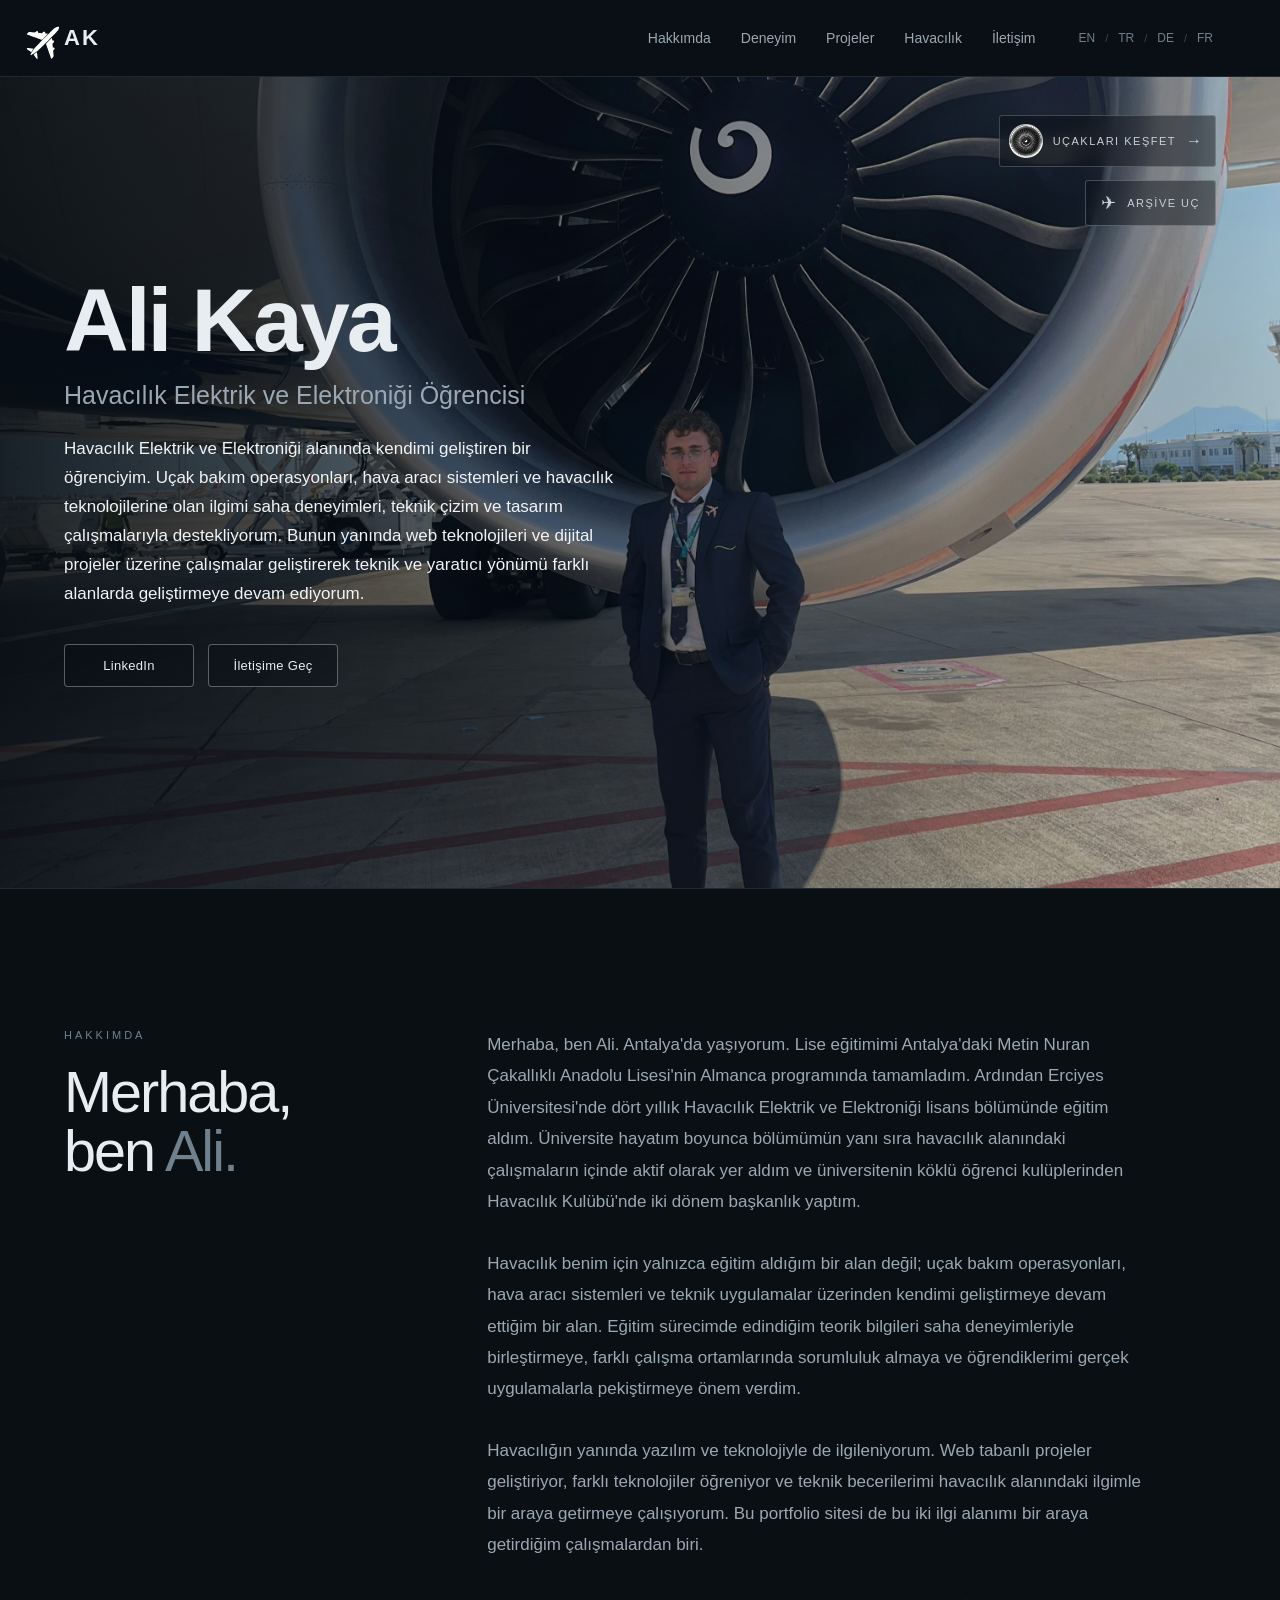
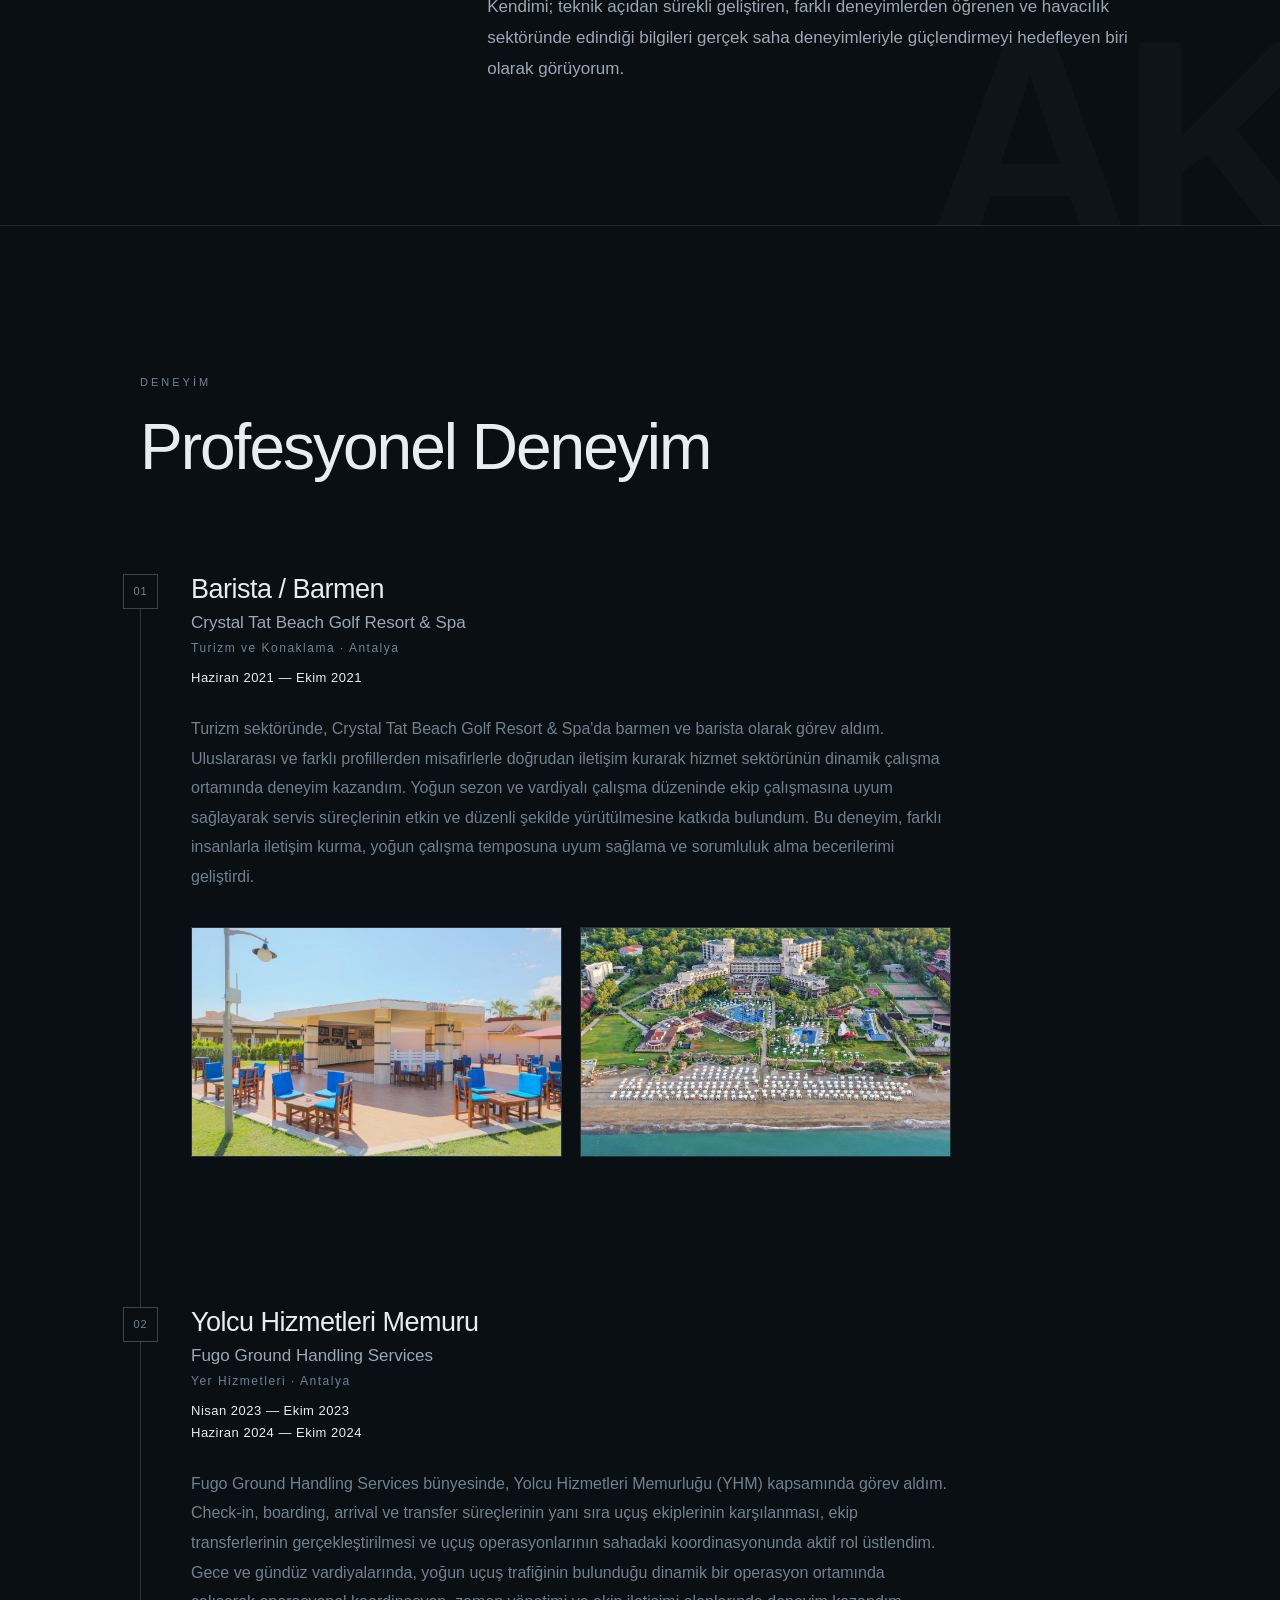
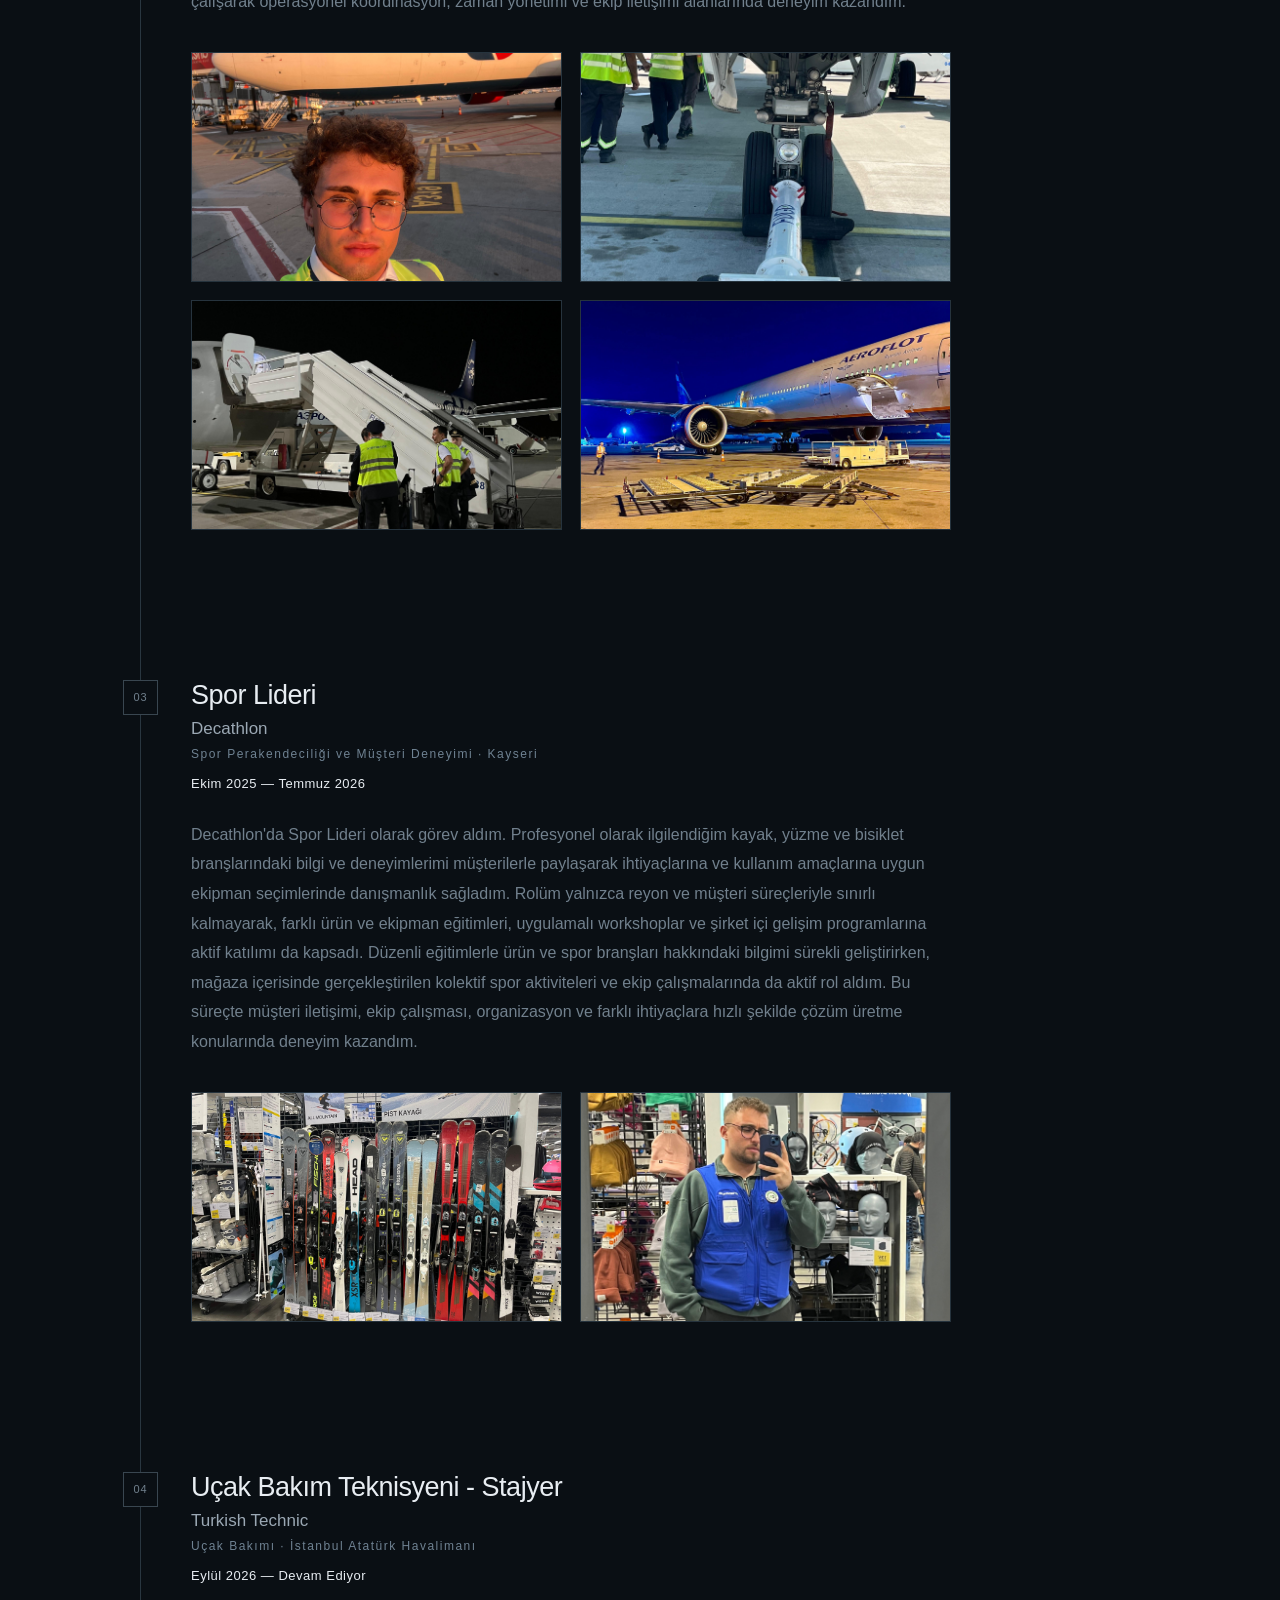
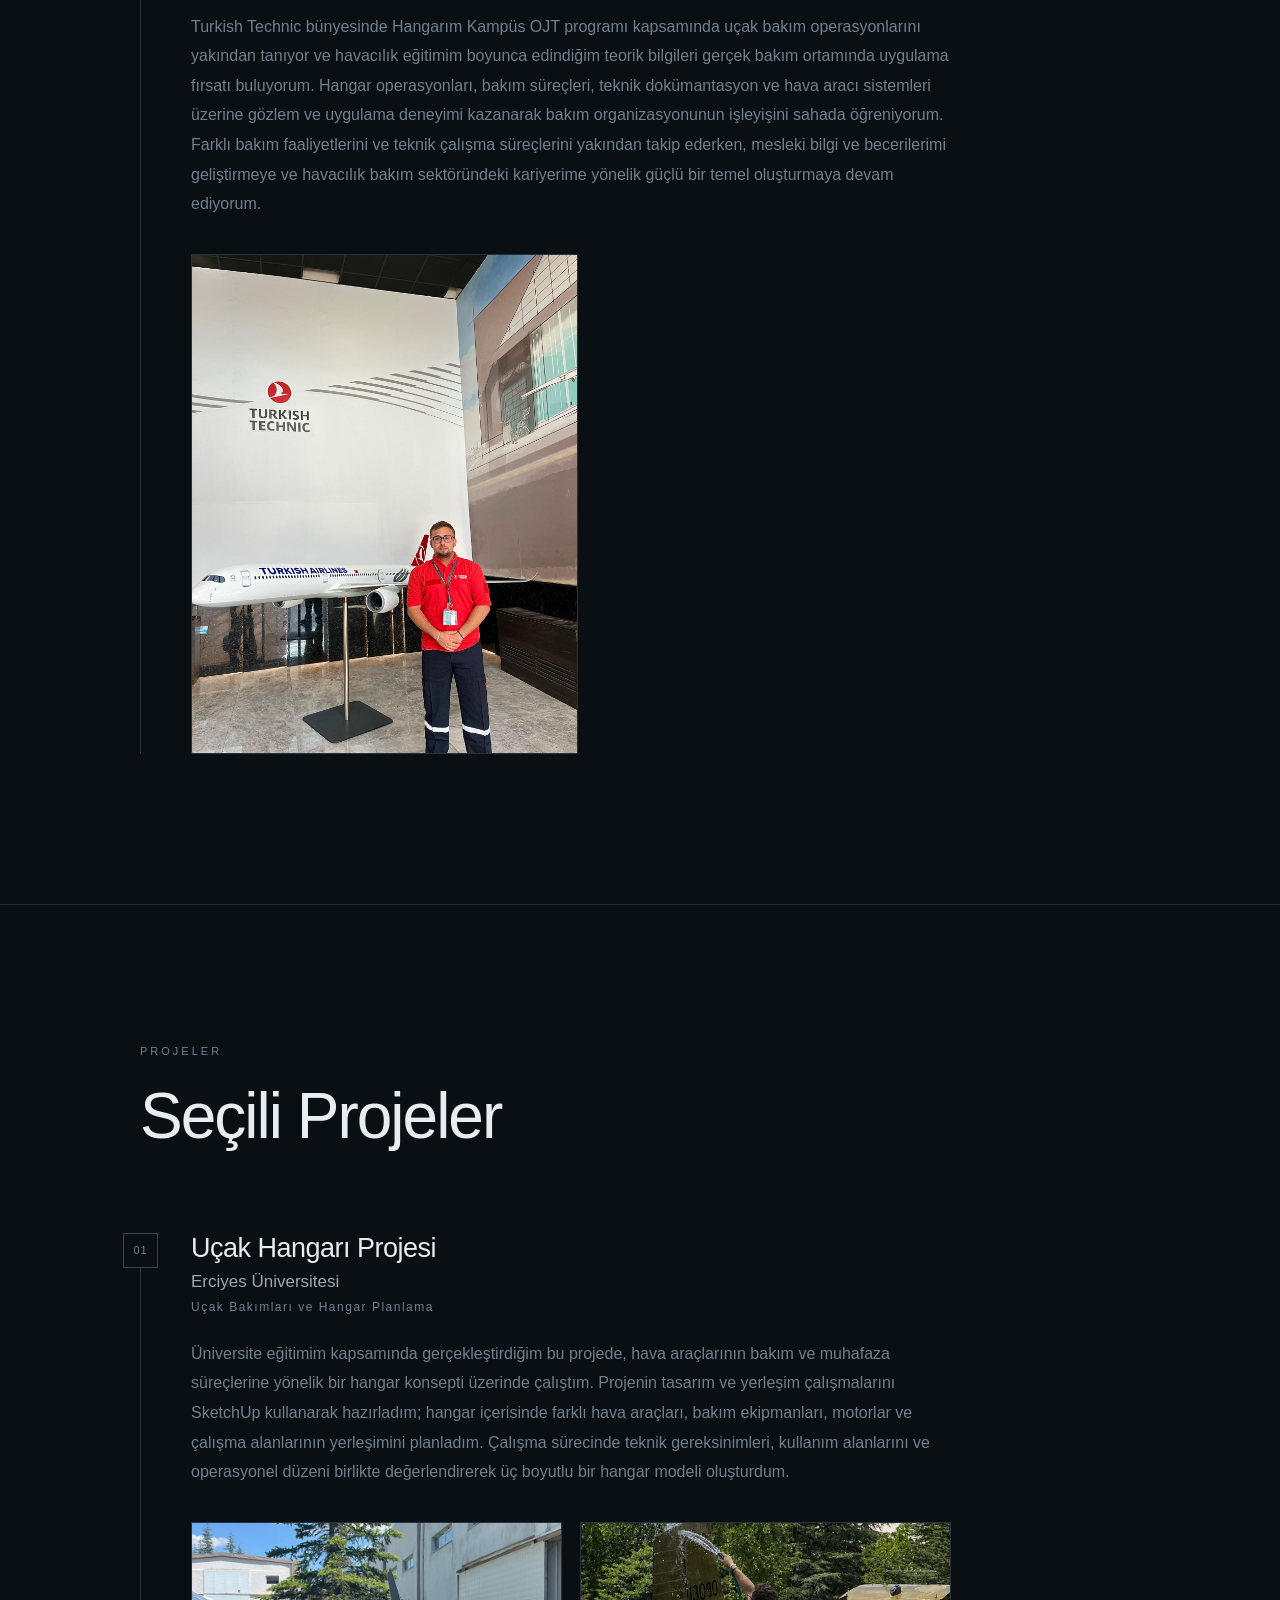
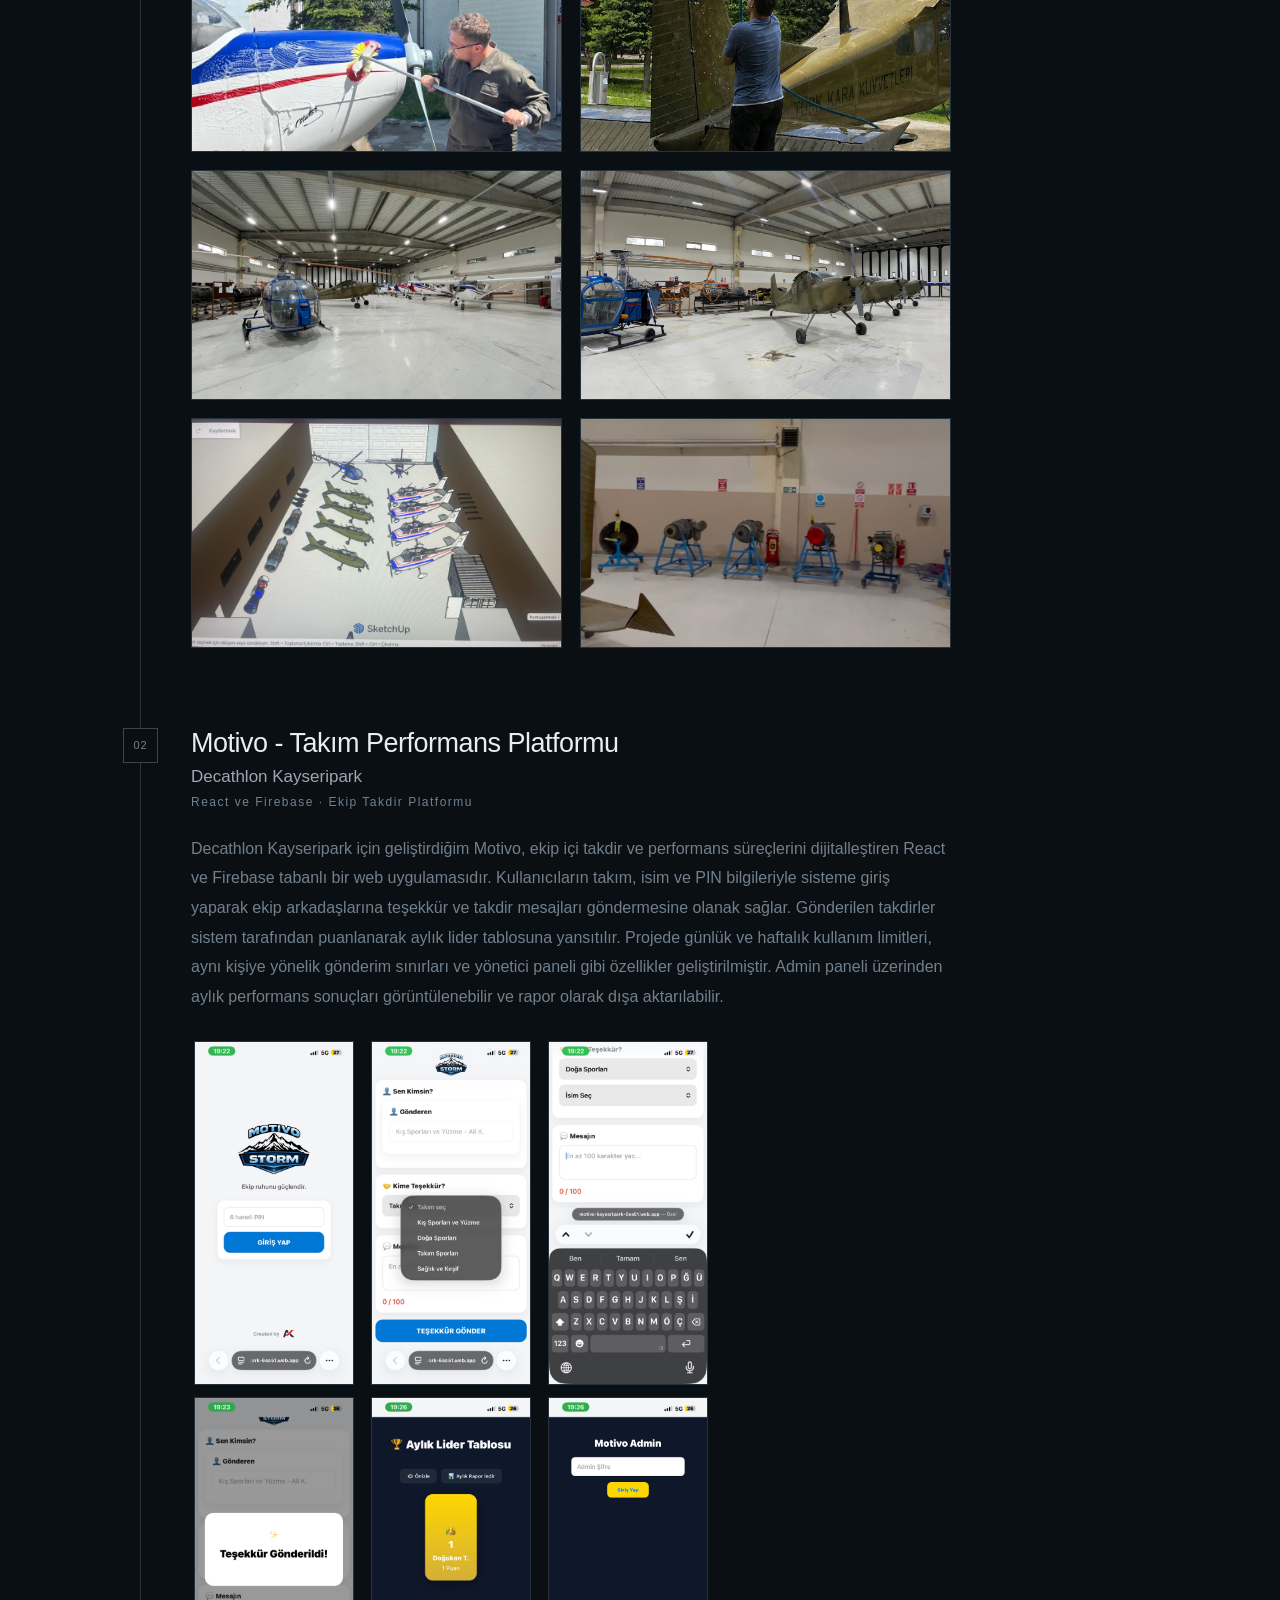
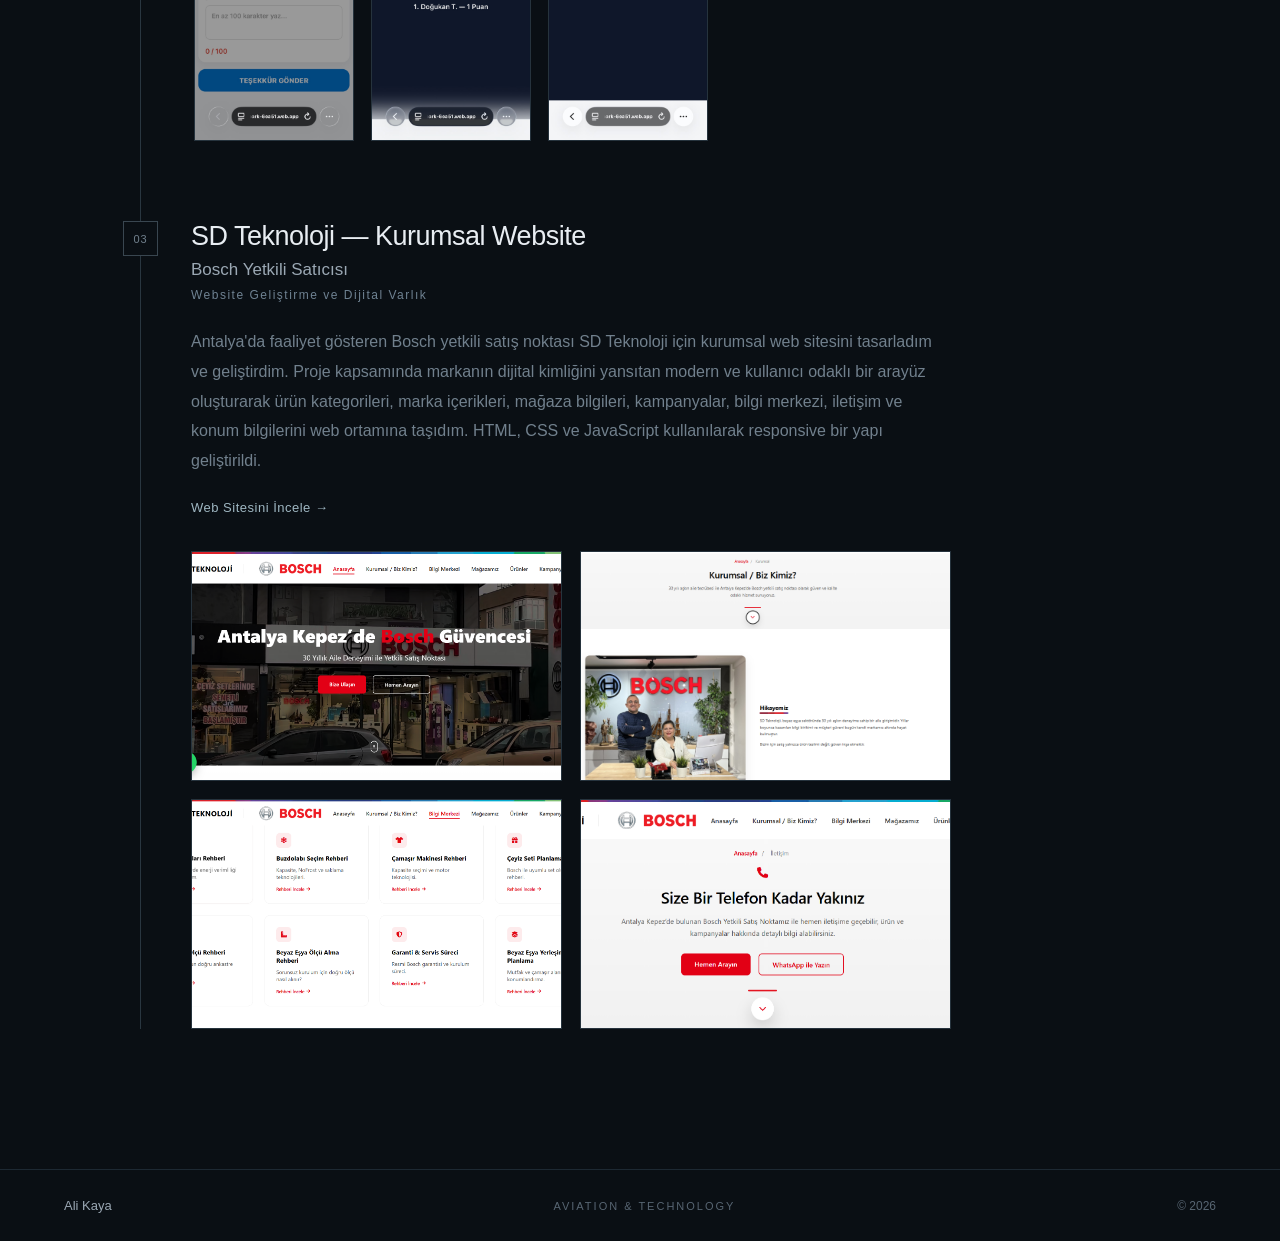
==== commit 31965758: "Update index.html" ====
--- a/index.html
+++ b/index.html
@@ -147,8 +147,8 @@
             </a>
 
             <a
-                href="https://mail.google.com/mail/?view=cm&fs=1&to=07azk19@gmail.com"
-                target="_blank"
+                href="mailto:07azk19@gmail.com"
+                
                 class="btn secondary"
                 id="contactBtn"
             >
@@ -960,4 +960,4 @@
     </div>
 </footer>
 </body>
-</html>+</html>
